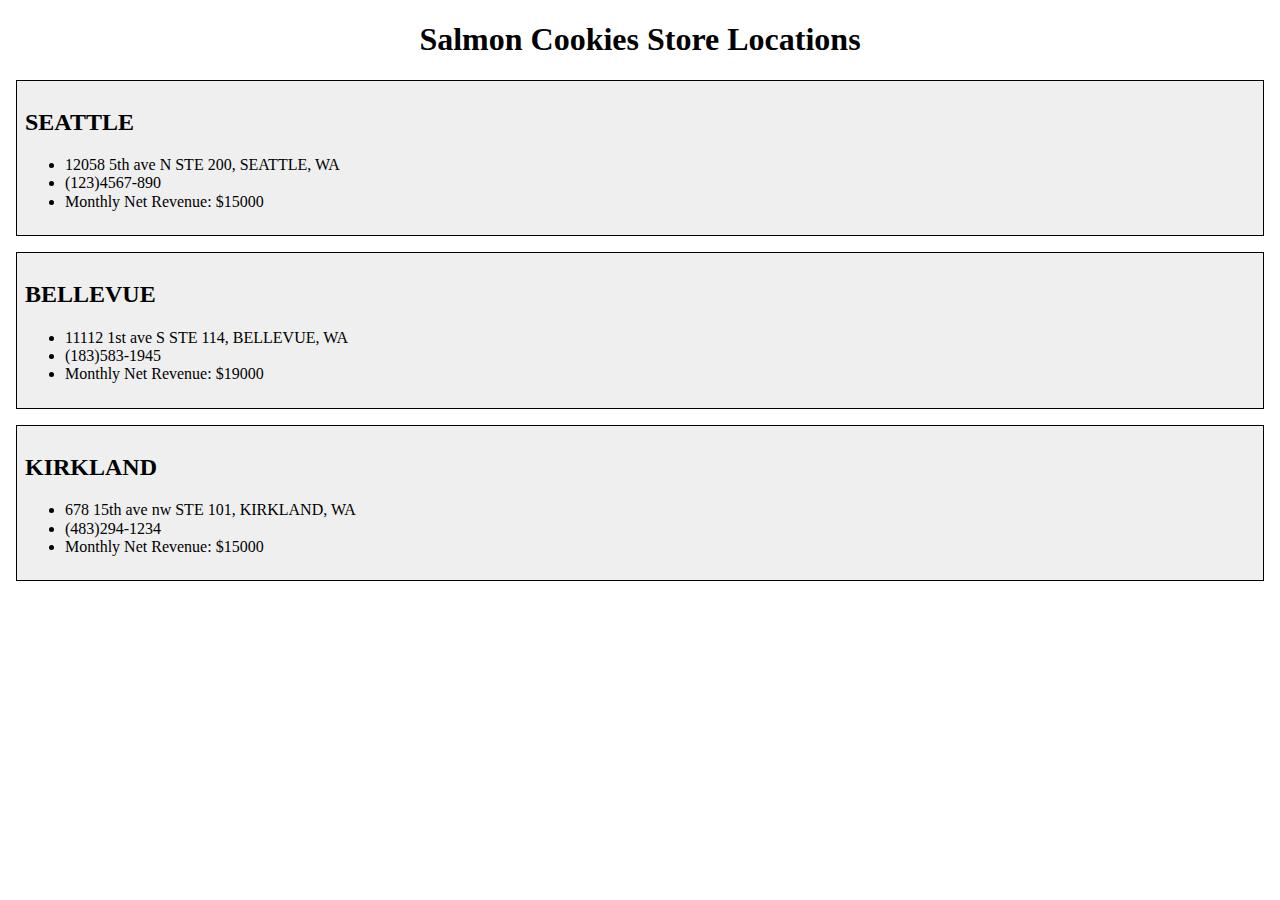
==== index.html @ 87b28513 "playing around" ====
<!DOCTYPE html>
<html>
  <head>
    <meta charset="utf-8">
    <title>Amber Kim: Cookie Stand Project</title>
    <link rel="stylesheet" type="text/css" href="css/normalize.css">
    <link rel="stylesheet" type="text/css" href="css/style.css">
  </head>
  <body>
    <header>
      <h1>Salmon Cookies Store Locations</h1>
    </header>
    <section id="stores">
    </section>
    <script type="text/javascript" src="scripts/stores.js"></script>
    <script type="text/javascript" src="scripts/app.js"></script>
  </body>
</html>
---- css/style.css ----
h1 {
  text-align: center;
}

article {
  background: #efefef;
  margin: 1em;
  padding: 0.5em;
  border: 1px solid black;
}
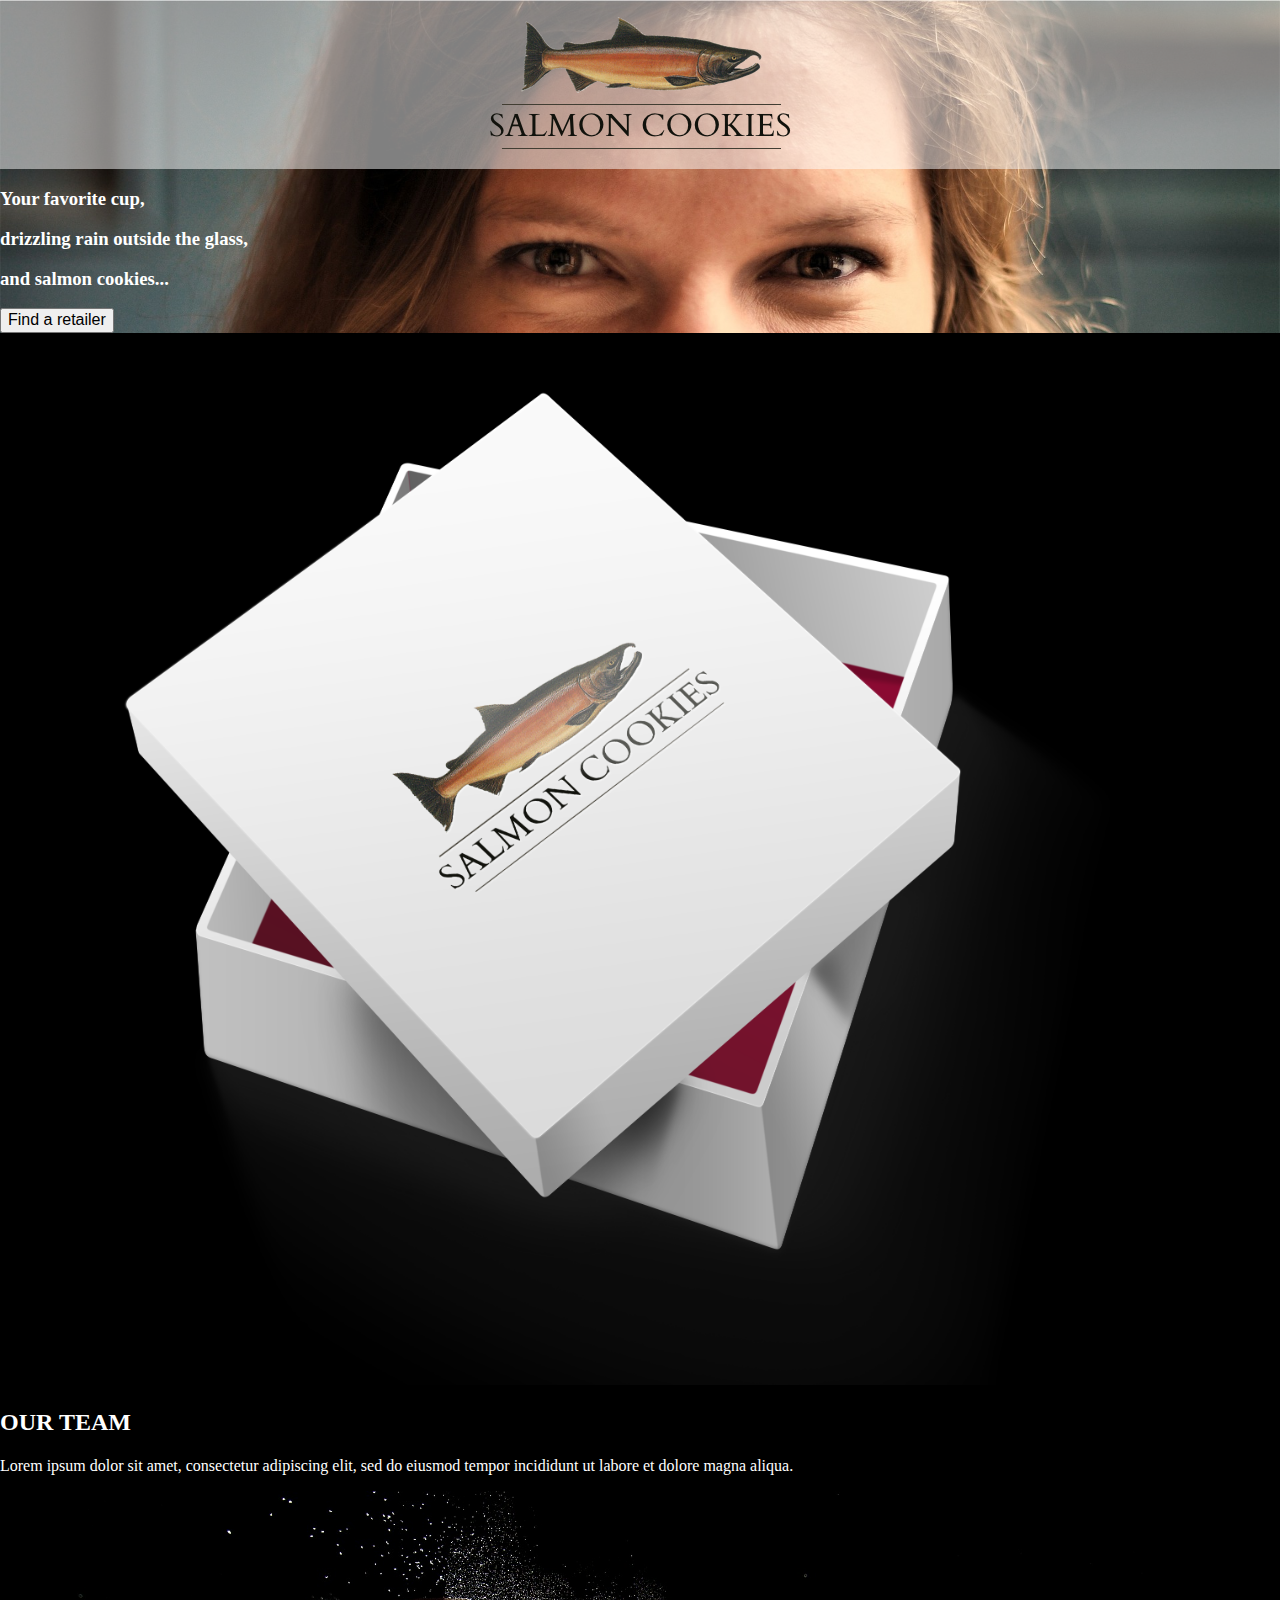
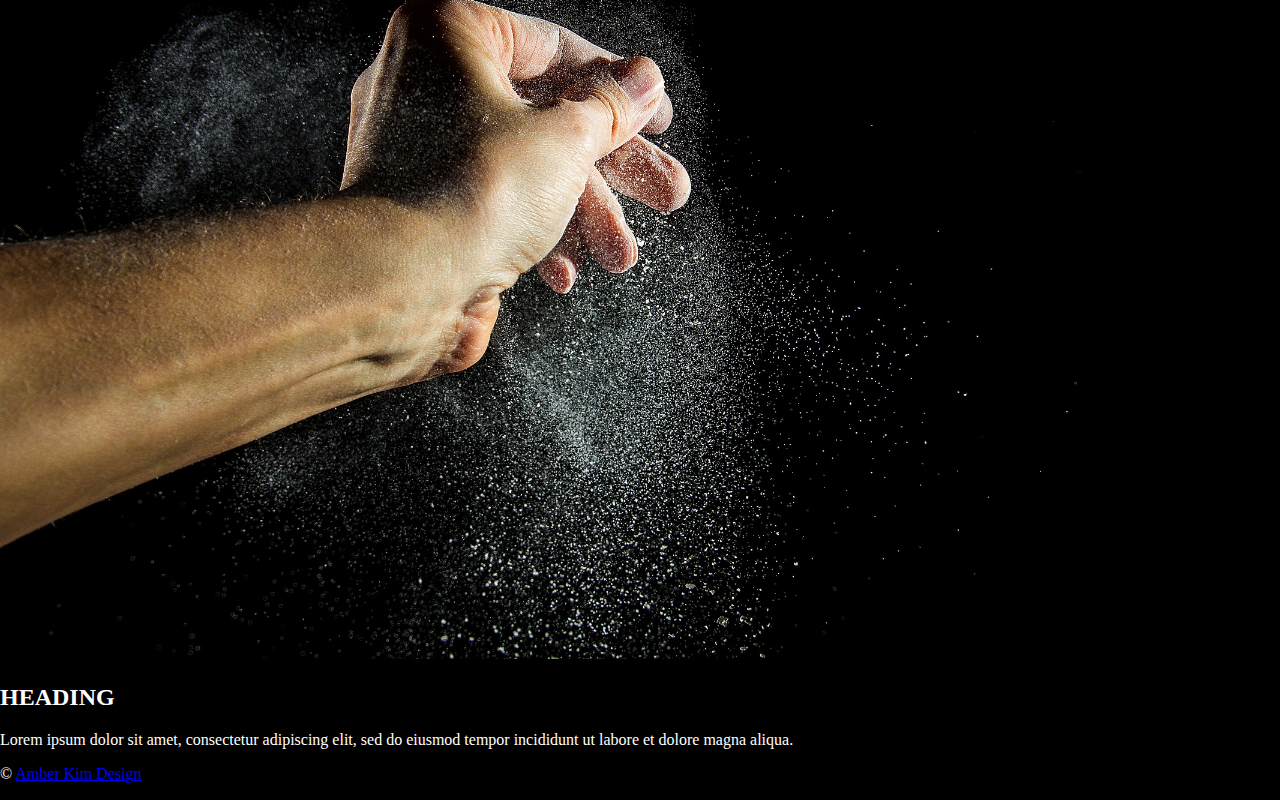
==== commit ad638de0: "start design and build phase" ====
--- a/index.html
+++ b/index.html
@@ -3,15 +3,39 @@
   <head>
     <meta charset="utf-8">
     <title>Amber Kim: Cookie Stand Project</title>
+    <link rel=icon type="image/png" href="images/salmon-cookies-favicon.png" />
     <link rel="stylesheet" type="text/css" href="css/normalize.css">
     <link rel="stylesheet" type="text/css" href="css/style.css">
   </head>
   <body>
     <header>
-      <h1>Salmon Cookies Store Locations</h1>
+      <nav>
+        <img id="logo" alt="salmon cookie logo" src="images/salmon-cookies-logo.png" />
+      </nav>
+      <h3>Your favorite cup,</h3>
+      <h3>drizzling rain outside the glass,</h3>
+      <h3>and salmon cookies...</h3>
+      <button>Find a retailer</button>
     </header>
+    <section id="section2">
+      <img class="featured-image" alt="salmon cookie gift box" src="images/salmon-cookie-gift-box.png" />
+      <article>
+        <h2>OUR TEAM</h2>
+        <p>Lorem ipsum dolor sit amet, consectetur adipiscing elit, sed do eiusmod tempor incididunt ut labore et dolore magna aliqua.</p>
+      </article>
+    </section>
+    <section id="section3">
+      <img class="featured-image" alt="hand and flour dust" src="images/flour-dust.jpg" />
+      <article>
+        <h2>HEADING</h2>
+        <p>Lorem ipsum dolor sit amet, consectetur adipiscing elit, sed do eiusmod tempor incididunt ut labore et dolore magna aliqua.</p>
+      </article>
+    </section>
     <section id="stores">
     </section>
+    <footer>
+      <p>&copy; <a href="http://amberkimdesign.com">Amber Kim Design</a></p>
+    </footer>
     <script type="text/javascript" src="scripts/stores.js"></script>
     <script type="text/javascript" src="scripts/app.js"></script>
   </body>
--- a/css/style.css
+++ b/css/style.css
@@ -1,10 +1,31 @@
-h1 {
-  text-align: center;
+body {
+  background: black;
+  color: white;
 }
 
-article {
-  background: #efefef;
-  margin: 1em;
-  padding: 0.5em;
-  border: 1px solid black;
+header {
+  background-image: url(../images/girl.jpg);
+  background-size: cover;
+  width: 100%;
+  margin: 0;
 }
+
+nav {
+  background-color: rgb(255, 255, 255);
+  background-color: rgba(255, 255, 255, 0.5);
+}
+
+.featured-image {
+  width: 90%;
+}
+
+#section1 {
+
+  background-size: cover;
+}
+
+#logo {
+  display: block;
+  margin: 0 auto;
+  background: none;
+}
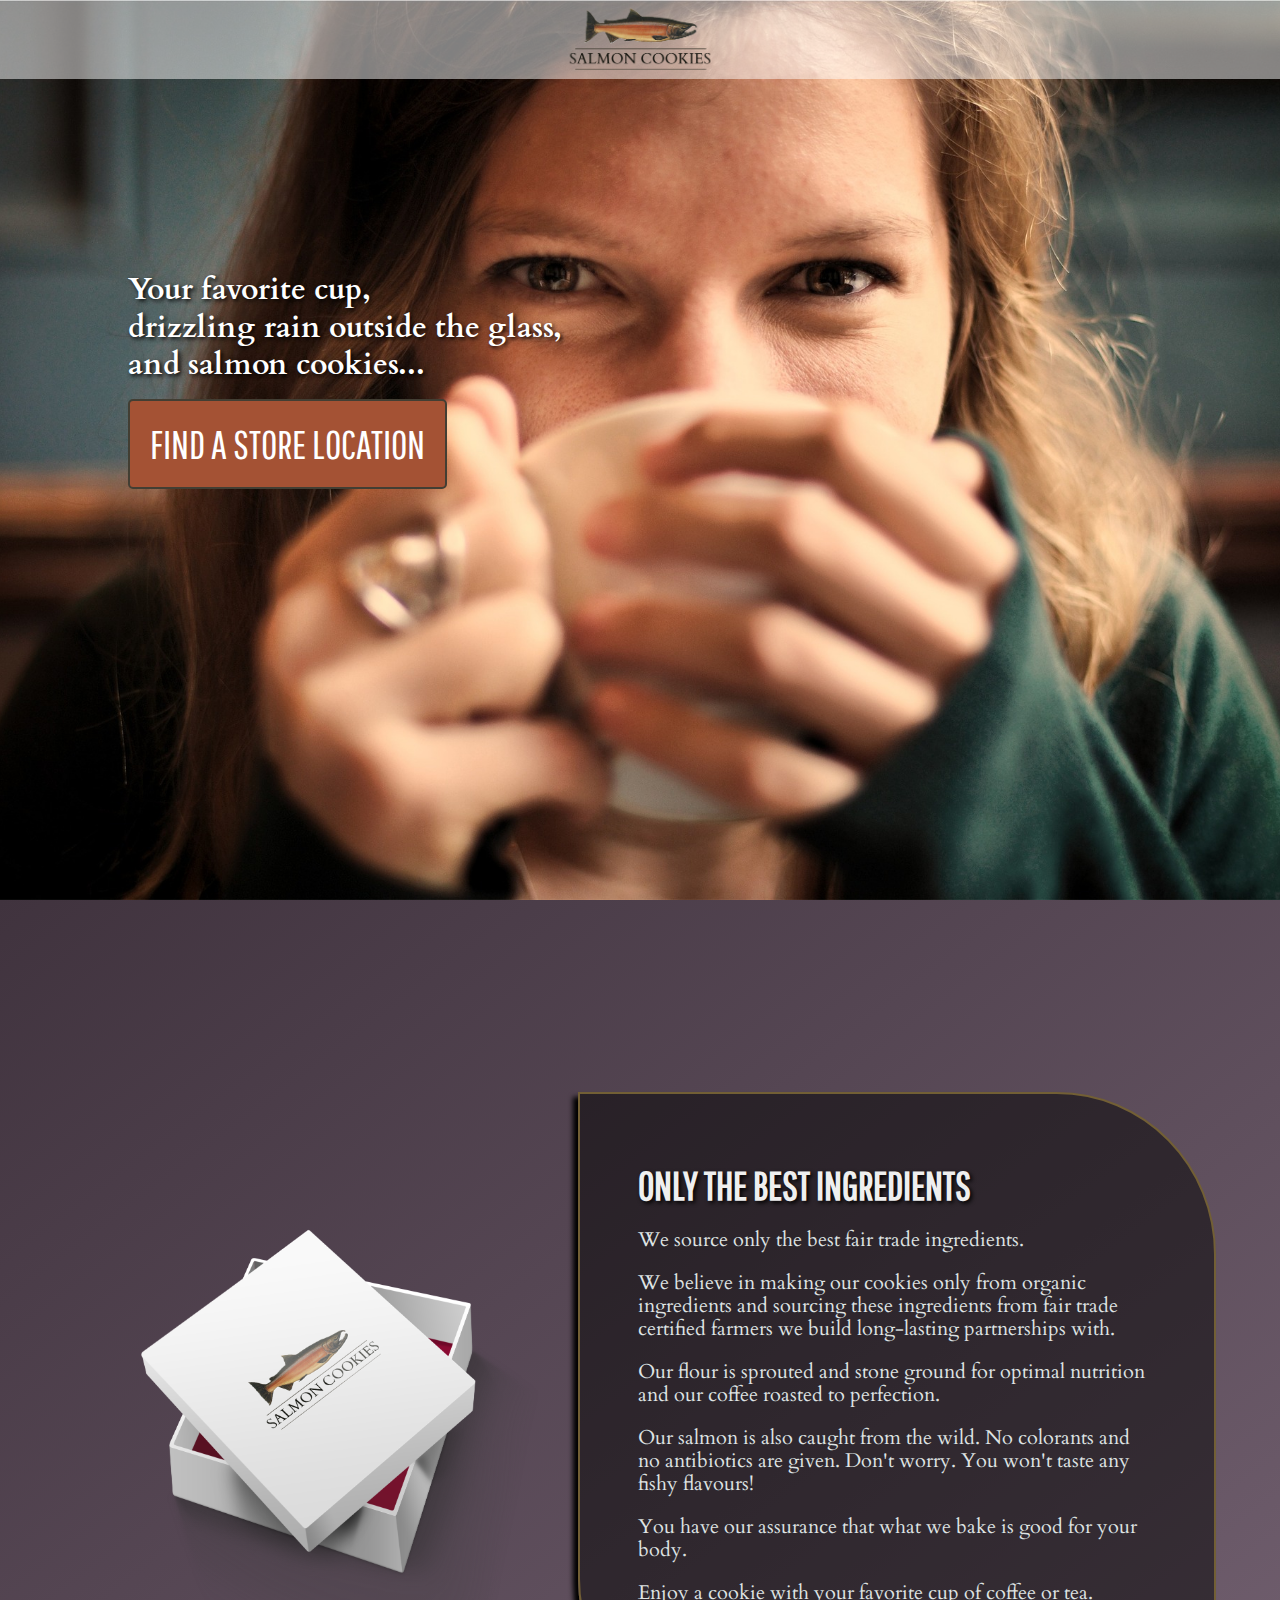
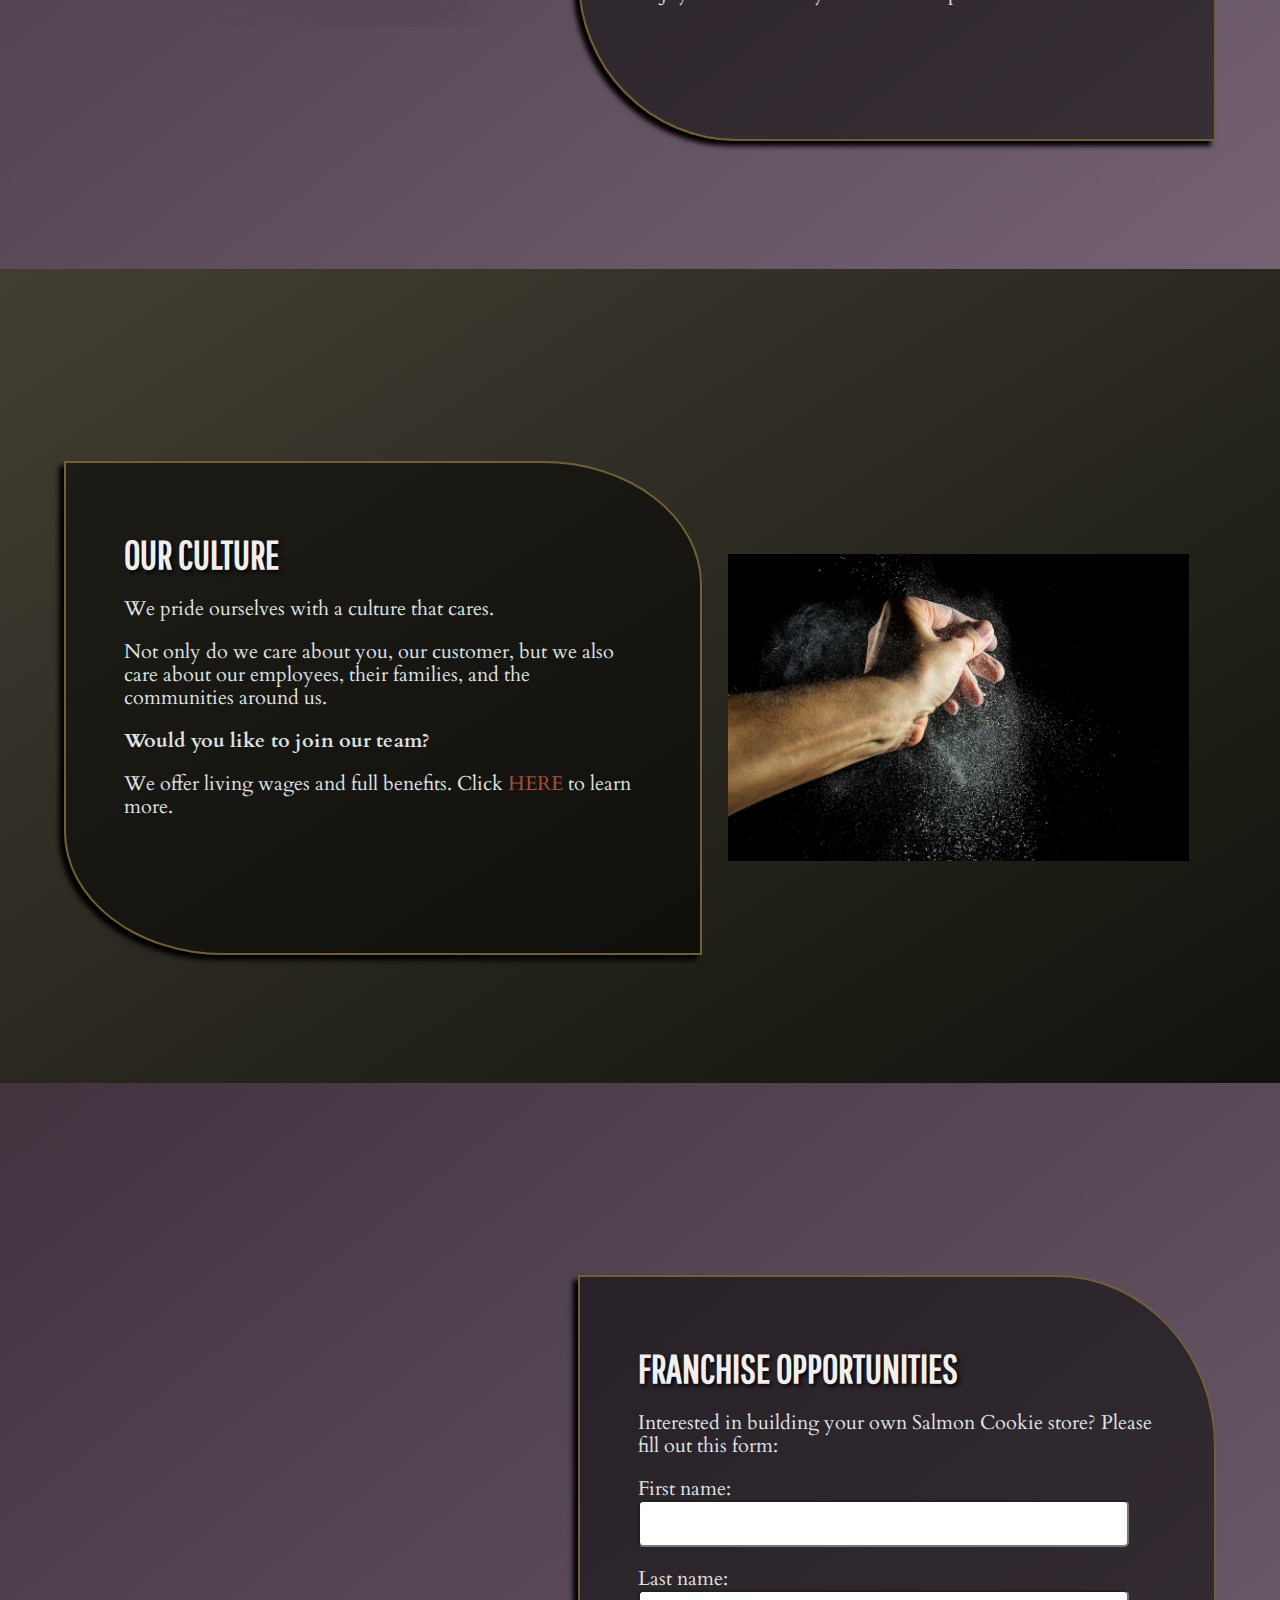
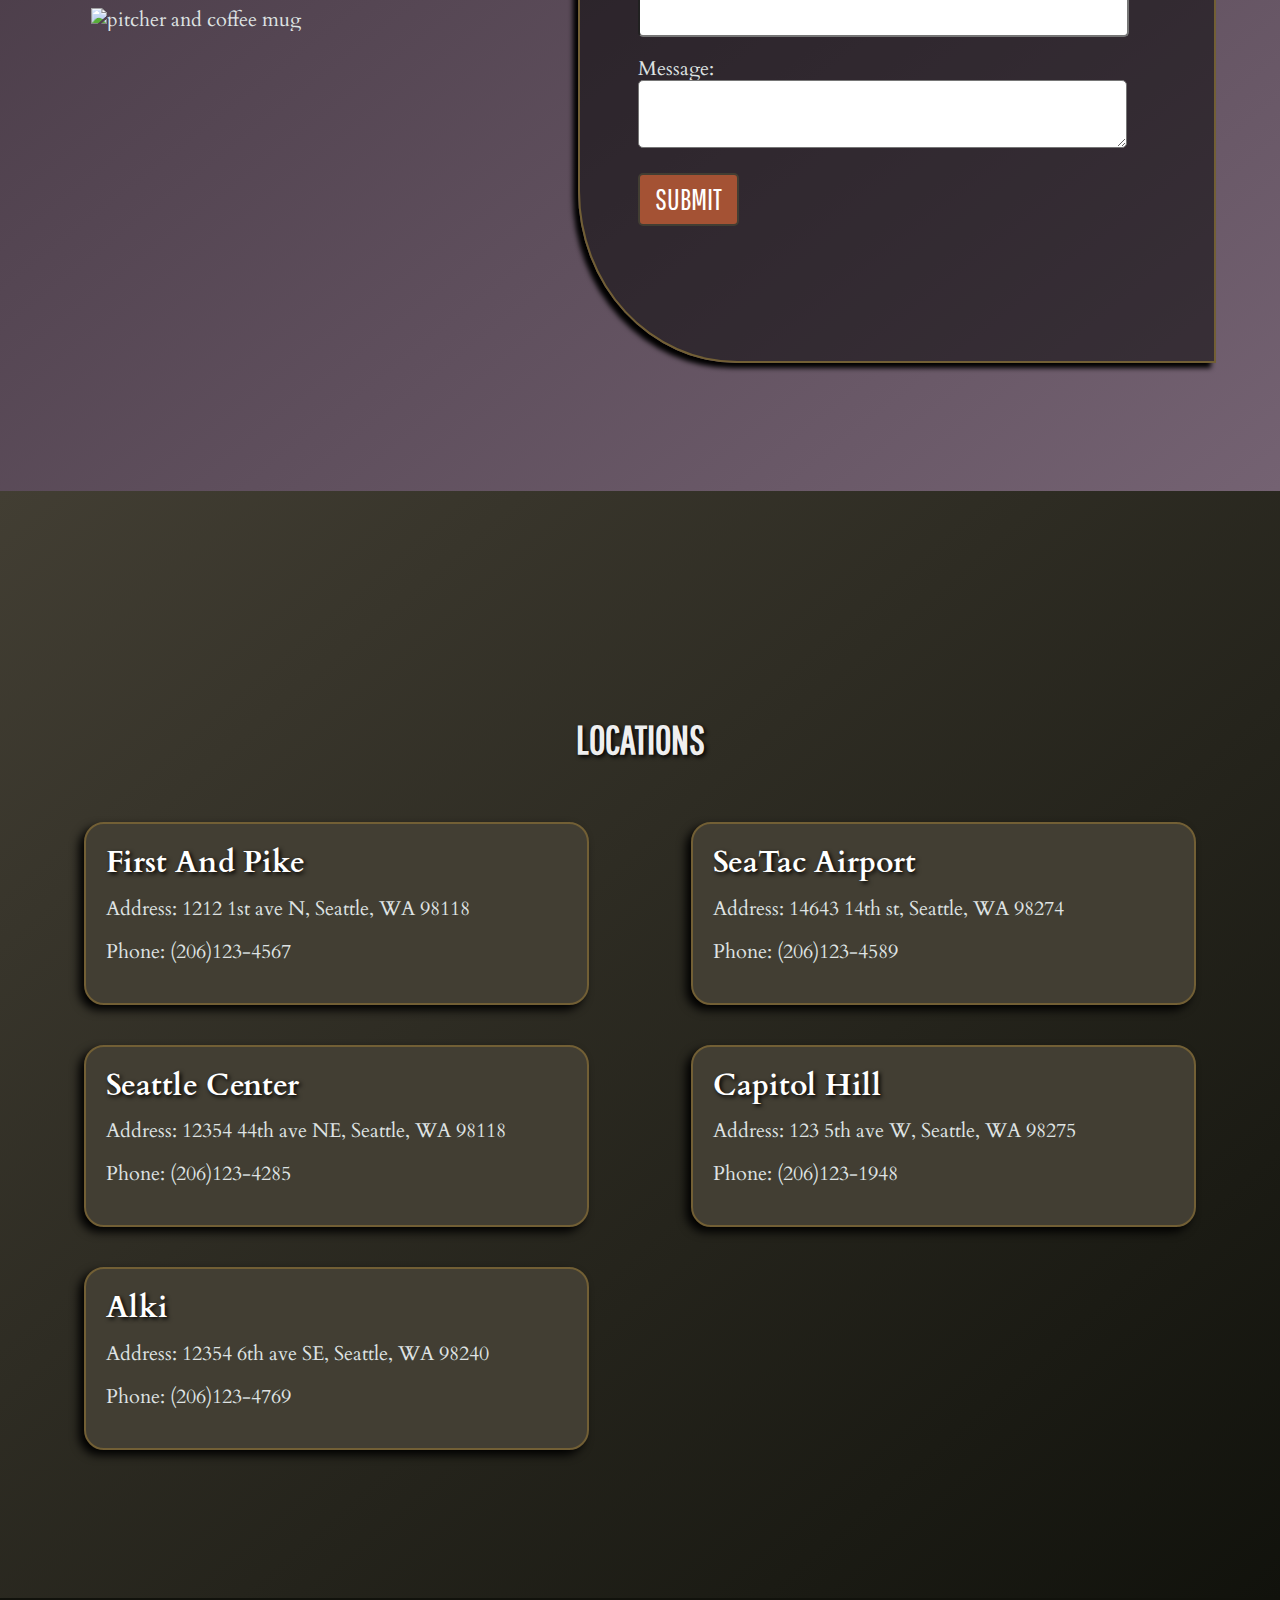
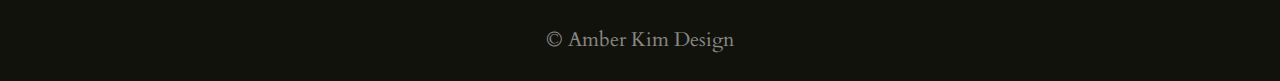
==== commit 42c6beba: "Merge pull request #3 from amgranad/day5-small-changes" ====
--- a/index.html
+++ b/index.html
@@ -5,6 +5,7 @@
     <title>Amber Kim: Cookie Stand Project</title>
     <link rel=icon type="image/png" href="images/salmon-cookies-favicon.png" />
     <link rel="stylesheet" type="text/css" href="css/normalize.css">
+    <link href="https://fonts.googleapis.com/css?family=Cardo|Pathway+Gothic+One" rel="stylesheet">
     <link rel="stylesheet" type="text/css" href="css/style.css">
   </head>
   <body>
@@ -12,31 +13,60 @@
       <nav>
         <img id="logo" alt="salmon cookie logo" src="images/salmon-cookies-logo.png" />
       </nav>
-      <h3>Your favorite cup,</h3>
-      <h3>drizzling rain outside the glass,</h3>
-      <h3>and salmon cookies...</h3>
-      <button>Find a retailer</button>
+      <section id="header-cta">
+        <h3>Your favorite cup,</h3>
+        <h3>drizzling rain outside the glass,</h3>
+        <h3>and salmon cookies...</h3>
+        <a href="#stores"><button>Find a store location</button></a>
+      </section>
     </header>
-    <section id="section2">
-      <img class="featured-image" alt="salmon cookie gift box" src="images/salmon-cookie-gift-box.png" />
-      <article>
-        <h2>OUR TEAM</h2>
-        <p>Lorem ipsum dolor sit amet, consectetur adipiscing elit, sed do eiusmod tempor incididunt ut labore et dolore magna aliqua.</p>
+    <section id="promise" class="row sectionPurple">
+      <img class="featured-image column" alt="salmon cookie gift box" src="images/salmon-cookie-gift-box.png" />
+      <article class="column">
+        <h2>Only the best ingredients</h2>
+        <p>We source only the best fair trade ingredients.</p>
+        <p>We believe in making our cookies only from organic ingredients and sourcing these ingredients from fair trade certified farmers we build long-lasting partnerships with.</p>
+        <p>Our flour is sprouted and stone ground for optimal nutrition and our coffee roasted to perfection.</p>
+        <p>Our salmon is also caught from the wild. No colorants and no antibiotics are given. Don't worry. You won't taste any fishy flavours!</p>
+        <p>You have our assurance that what we bake is good for your body.</p>
+        <p>Enjoy a cookie with your favorite cup of coffee or tea.</p>
       </article>
     </section>
-    <section id="section3">
+    <section id="culture" class="row sectionGreen">
       <img class="featured-image" alt="hand and flour dust" src="images/flour-dust.jpg" />
       <article>
-        <h2>HEADING</h2>
-        <p>Lorem ipsum dolor sit amet, consectetur adipiscing elit, sed do eiusmod tempor incididunt ut labore et dolore magna aliqua.</p>
+        <h2>Our Culture</h2>
+        <p>We pride ourselves with a culture that cares.</p>
+        <p>Not only do we care about you, our customer, but we also care about our employees, their families, and the communities around us.</p>
+        <p><strong>Would you like to join our team?</strong></p>
+        <p>We offer living wages and full benefits. Click <a href="#">HERE</a> to learn more.</p>
       </article>
     </section>
-    <section id="stores">
+    <section id="franchise" class="row sectionPurple">
+      <img class="featured-image" alt="pitcher and coffee mug" src="images/morning-coffee.jpg" />
+      <article class="column">
+        <h2>Franchise Opportunities</h2>
+        <p>Interested in building your own Salmon Cookie store? Please fill out this form:</p>
+        <form action="#" method="get">
+          <label>First name:</label><br>
+          <input type="text" name="fname"><br>
+          <label>Last name:</label><br>
+          <input type="text" name="lname"><br>
+          <label>Message:</label><br>
+          <textarea name="message" name="message"></textarea><br>
+          <input type="submit" value="Submit" class="button">
+        </form>
+      </article>
+    </section>
+    <section id="locations" class="sectionGreen">
+      <h2>Locations</h2>
+      <div id="stores" class="row">
+      </div>
     </section>
     <footer>
       <p>&copy; <a href="http://amberkimdesign.com">Amber Kim Design</a></p>
     </footer>
     <script type="text/javascript" src="scripts/stores.js"></script>
-    <script type="text/javascript" src="scripts/app.js"></script>
+    <script type="text/javascript" src="scripts/locations.js"></script>
   </body>
 </html>
--- a/css/style.css
+++ b/css/style.css
@@ -1,11 +1,14 @@
 body {
   background: black;
-  color: white;
+  color: #dfe3e3;
+  font-family: 'Cardo', serif;
+  font-size: 30px;
 }
 
 header {
   background-image: url(../images/girl.jpg);
   background-size: cover;
+  background-position: center;
   width: 100%;
   margin: 0;
 }
@@ -13,15 +16,186 @@
 nav {
   background-color: rgb(255, 255, 255);
   background-color: rgba(255, 255, 255, 0.5);
+  position: fixed;
+  width: 100%;
+  overflow: hidden;
+  top: 0;
+}
+
+h1, h2 {
+  font-family: 'Pathway Gothic One', sans-serif;
+  text-shadow: 2px 2px 4px black;
+  color: #efefef;
+}
+
+h1 {
+  font-size: 3em;
+  padding: 30%;
+  text-align: center;
+  background: rgba(0, 0, 0, 0.5);
+}
+
+h2 {
+  font-size: 3em;
+  text-transform: uppercase;
+  margin-bottom: 0;
+}
+
+h3 {
+  font-size: 1.5em;
+  text-shadow: 2px 2px 4px black;
+  color: white;
+  line-height: 0.5em;
+}
+
+article {
+  border: solid 2px #725f35;
+  border-top-right-radius: 25%;
+  border-bottom-left-radius: 25%;
+  padding: 3% 5% 10% 5%;
+  background-color: rgba(0, 0, 0, 0.5);
+  box-shadow: -5px 5px 5px black;
+}
+
+button, .button {
+  background-color: #a45234;
+  transition: all 0.5s ease;
+  padding: 0.5em;
+  border: solid 2px #423e33;
+  font-family: 'Pathway Gothic One', sans-serif;
+  text-transform: uppercase;
+  color: white;
+  font-size: 2em;
+  border-radius: 5px;
+}
+
+.button {
+  padding: 0.25em 0.5em;
+  font-size: 1.5em;
+  width: auto;
+}
+
+button:hover, .button:hover {
+  background: #725f35;
+}
+
+a:link {
+  color: #a45234;
+  text-decoration: none;
+}
+
+table {
+  margin-bottom: 3em;
+  empty-cells: hide;
+  border-spacing: 3px;
+}
+
+td {
+  border: 1px solid #a8a8a8;
+}
+
+td {
+  padding: 0.5em;
+}
+
+thead {
+  background-color: #11120c;
+}
+
+tr:nth-child(even){
+  background-color: #3a3039;
+}
+
+tr:hover {
+  background-color: #262026;
+}
+
+tfoot tr {
+  background-color: #11120c;
+}
+
+footer {
+  background-color: #11120c;
+  padding: 1em;
+  text-align: center;
+  color: rgba(255, 255, 255, 0.5);
+}
+
+footer a:link, footer a:visited {
+  color: rgba(255, 255, 255, 0.5);
+  text-decoration: none;
+}
+
+footer a:hover, footer a:active {
+  color: #efefef;
+}
+
+input, textarea {
+  margin-bottom: 20px;
+  width: 90%;
+  padding: 0.5em;
+  border-radius: 5px;
 }
 
 .featured-image {
-  width: 90%;
-}
-
-#section1 {
-
-  background-size: cover;
+  width: 100%;
+  height: 100%;
+}
+
+.row {
+  display: flex;
+  flex-grow: 1;
+  flex-wrap: wrap;
+  justify-content: space-around;
+}
+
+.column {
+  flex-direction: column;
+}
+
+.store {
+  border: solid 2px #725f35;
+  border-radius: 1em;
+  padding: 0.25em 1em 1em;
+  margin: 1em;
+  box-shadow: -5px 5px 10px black;
+  background-color: #423e33;
+  width: 100%;
+}
+
+.sectionPurple, .sectionGreen {
+  padding: 15% 5% 10%;
+  height: auto;
+}
+
+.sectionPurple, #report {
+  background: #40333e;
+  background: -webkit-linear-gradient(left top, #40333e, #746272); /* For Safari 5.1 to 6.0 */
+  background: -o-linear-gradient(bottom right, #40333e, #746272); /* For Opera 11.1 to 12.0 */
+  background: -moz-linear-gradient(bottom right, #40333e, #746272); /* For Firefox 3.6 to 15 */
+  background: linear-gradient(to bottom right, #40333e, #746272); /* Standard syntax */
+}
+
+.sectionGreen {
+  background: #40333e;
+  background: -webkit-linear-gradient(left top, #423E33, #11120C); /* For Safari 5.1 to 6.0 */
+  background: -o-linear-gradient(bottom right, #423E33, #11120C); /* For Opera 11.1 to 12.0 */
+  background: -moz-linear-gradient(bottom right, #423E33, #11120C); /* For Firefox 3.6 to 15 */
+  background: linear-gradient(to bottom right, #423E33, #11120C); /* Standard syntax */
+}
+
+#report h3 {
+  text-shadow: none;
+}
+
+#logo {
+  width: 250px;
+}
+
+#header-cta {
+  padding-top: 60%;
+  padding-left: 10%;
+  height: 65vh;
 }
 
 #logo {
@@ -29,3 +203,84 @@
   margin: 0 auto;
   background: none;
 }
+
+#locations h2 {
+  text-align: center;
+  padding-bottom: 1em;
+}
+
+#stores {
+  justify-content: space-between;
+}
+
+/**********PHONE LANDSCAPE*************/
+@media screen and (orientation: landscape) {
+  body {
+    font-size: 24px;
+  }
+  header {
+    height: 100vh;
+  }
+  h3 {
+    line-height: 0.25em;
+  }
+  footer{
+    padding: 0.5em;
+  }
+  .featured-image {
+    width: 100%;
+    height: 50%;
+    margin: auto;
+  }
+  .store, .sales {
+    width: 40%;
+  }
+
+  #logo {
+    width: 150px;
+  }
+  #sectionPurple, #sectionGreen {
+    padding: 10% 5%;
+    height: auto;
+  }
+}
+/**********TABLET*************/
+@media screen and (min-width: 750px) {
+  #sectionPurple, #sectionGreen {
+    height: auto;
+  }
+}
+
+/**********TABLET LANDSCAPE*************/
+@media screen and (min-width: 750px) and (orientation: landscape){
+#header-cta {
+  padding-top: 20%;
+}
+
+/**********DESKTOP*************/
+@media screen and (min-width: 1000px) {
+  body{
+    font-size: 20px;
+  }
+  h2 {
+    font-size: 2em;
+  }
+  article {
+    width: 45%;
+  }
+  .featured-image {
+    width: 40%;
+  }
+  .sales {
+    width: 30%;
+  }
+  .sectionGreen {
+    flex-direction: row-reverse;
+  }
+  #logo {
+    width: 150px;
+  }
+  #header-cta {
+    padding-top: 20%;
+  }
+}
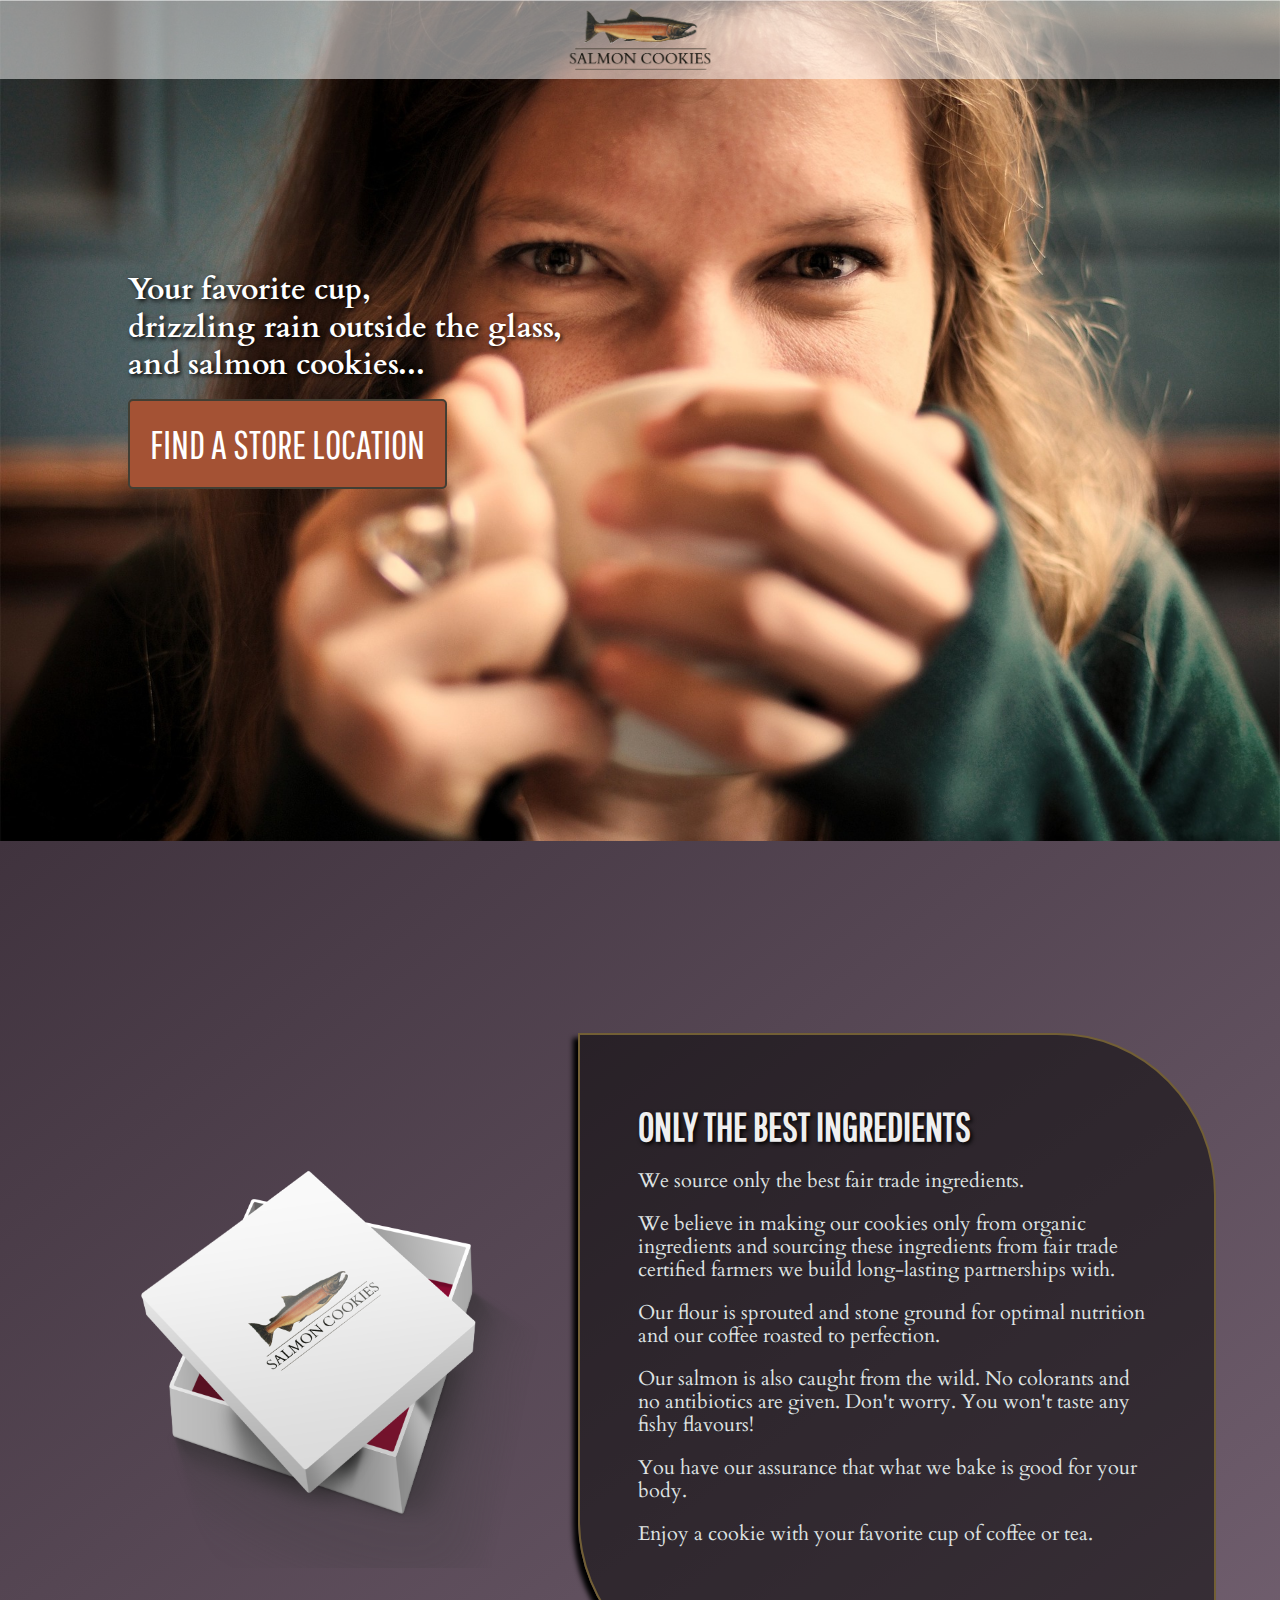
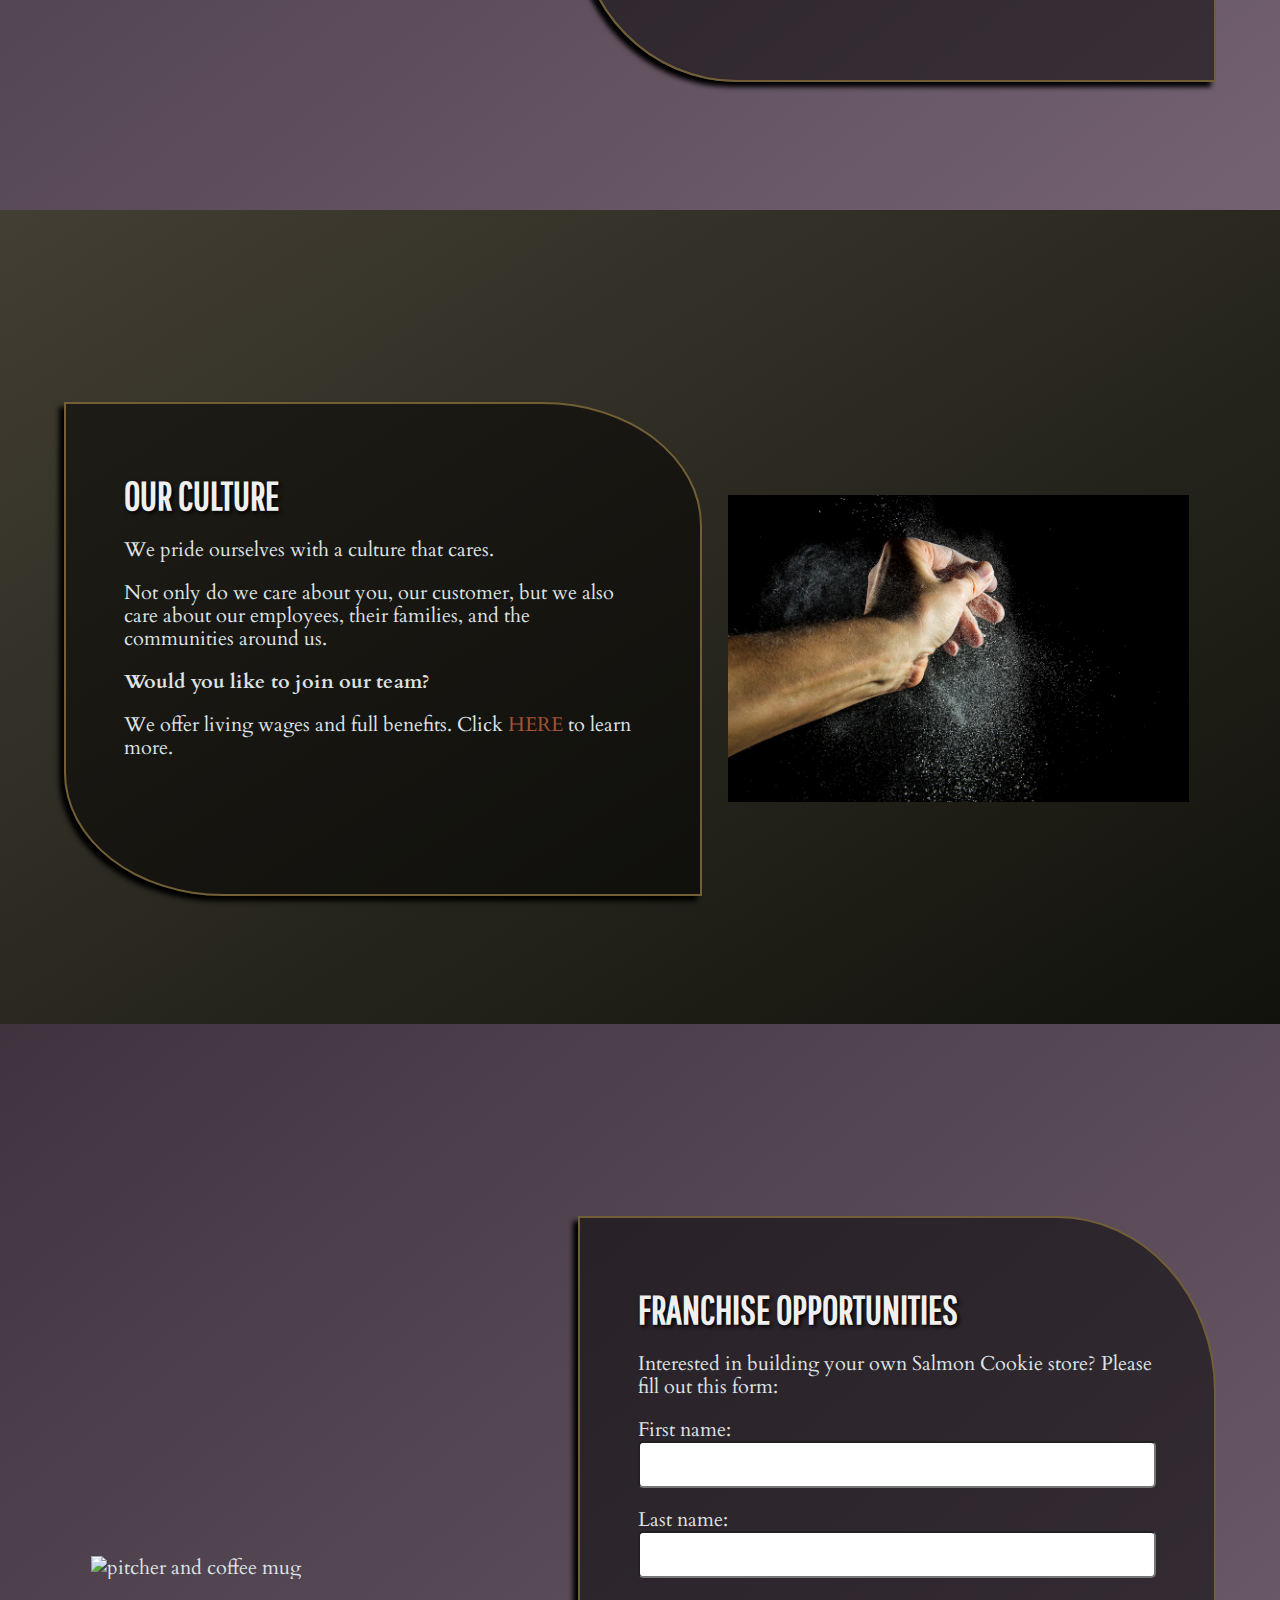
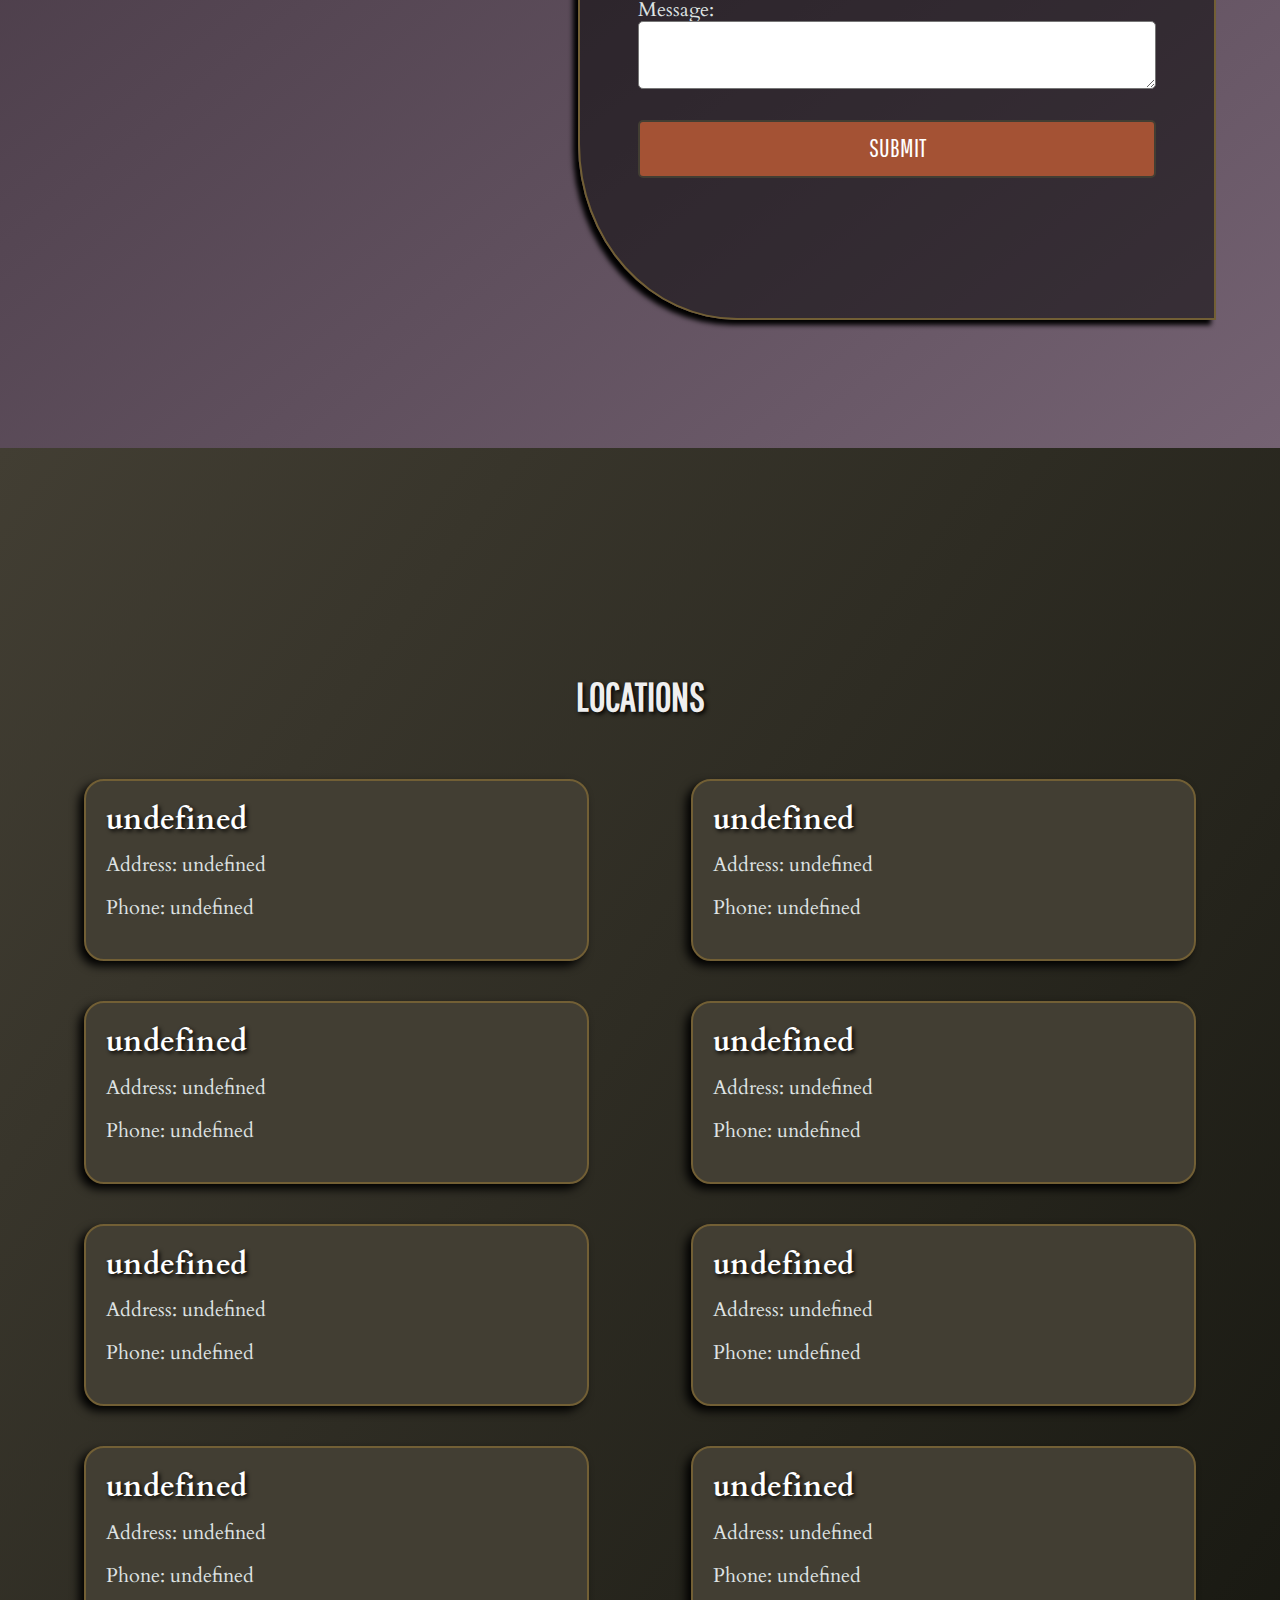
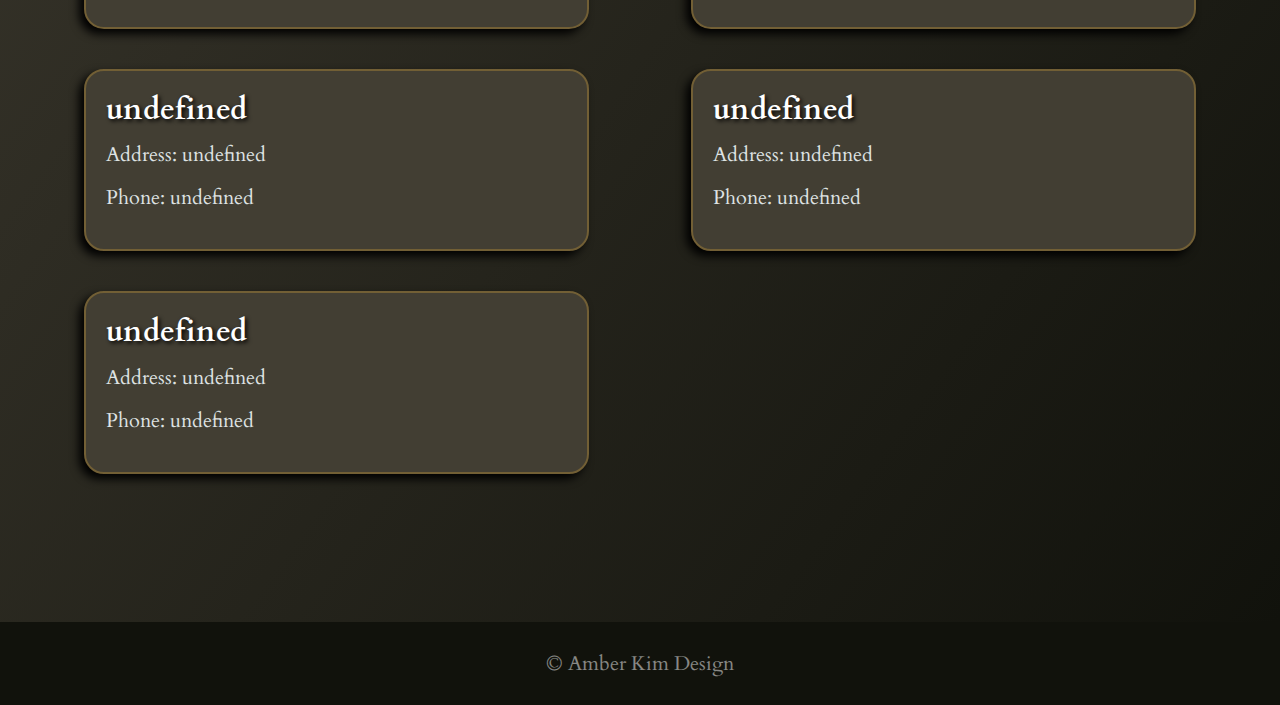
==== commit f806b0a8: "rearrange code, cleanup and optimize for lab 8" ====
--- a/index.html
+++ b/index.html
@@ -54,7 +54,7 @@
           <input type="text" name="lname"><br>
           <label>Message:</label><br>
           <textarea name="message" name="message"></textarea><br>
-          <input type="submit" value="Submit" class="button">
+          <button type="submit" value="submit" class="formButton">Submit</button>
         </form>
       </article>
     </section>
--- a/css/style.css
+++ b/css/style.css
@@ -8,7 +8,7 @@
 header {
   background-image: url(../images/girl.jpg);
   background-size: cover;
-  background-position: center;
+  background-position: center top;
   width: 100%;
   margin: 0;
 }
@@ -33,6 +33,12 @@
   padding: 30%;
   text-align: center;
   background: rgba(0, 0, 0, 0.5);
+}
+
+.sHeader {
+  padding-top: 20%;
+  padding-bottom: 10%;
+  margin: 0;
 }
 
 h2 {
@@ -69,12 +75,6 @@
   border-radius: 5px;
 }
 
-.button {
-  padding: 0.25em 0.5em;
-  font-size: 1.5em;
-  width: auto;
-}
-
 button:hover, .button:hover {
   background: #725f35;
 }
@@ -130,11 +130,29 @@
   color: #efefef;
 }
 
+fieldset {
+  padding: 1em 1.5em;
+}
+
+legend {
+  font-family: 'Pathway Gothic One', sans-serif;
+  font-size: 1.5em;
+  text-transform: uppercase;
+}
+
 input, textarea {
   margin-bottom: 20px;
-  width: 90%;
+  width: 100%;
   padding: 0.5em;
   border-radius: 5px;
+  box-sizing: border-box;
+}
+
+.formButton {
+  font-size: 1.25em;
+  width: 100%;
+  margin-top: 0.25em;
+  margin-bottom: 1em;
 }
 
 .featured-image {
@@ -218,13 +236,10 @@
   body {
     font-size: 24px;
   }
-  header {
-    height: 100vh;
-  }
   h3 {
     line-height: 0.25em;
   }
-  footer{
+  footer {
     padding: 0.5em;
   }
   .featured-image {
@@ -268,6 +283,13 @@
   article {
     width: 45%;
   }
+  legend {
+    font-size: 2em;
+  }
+  #store-info {
+    width: 50%;
+    margin: auto;
+  }
   .featured-image {
     width: 40%;
   }
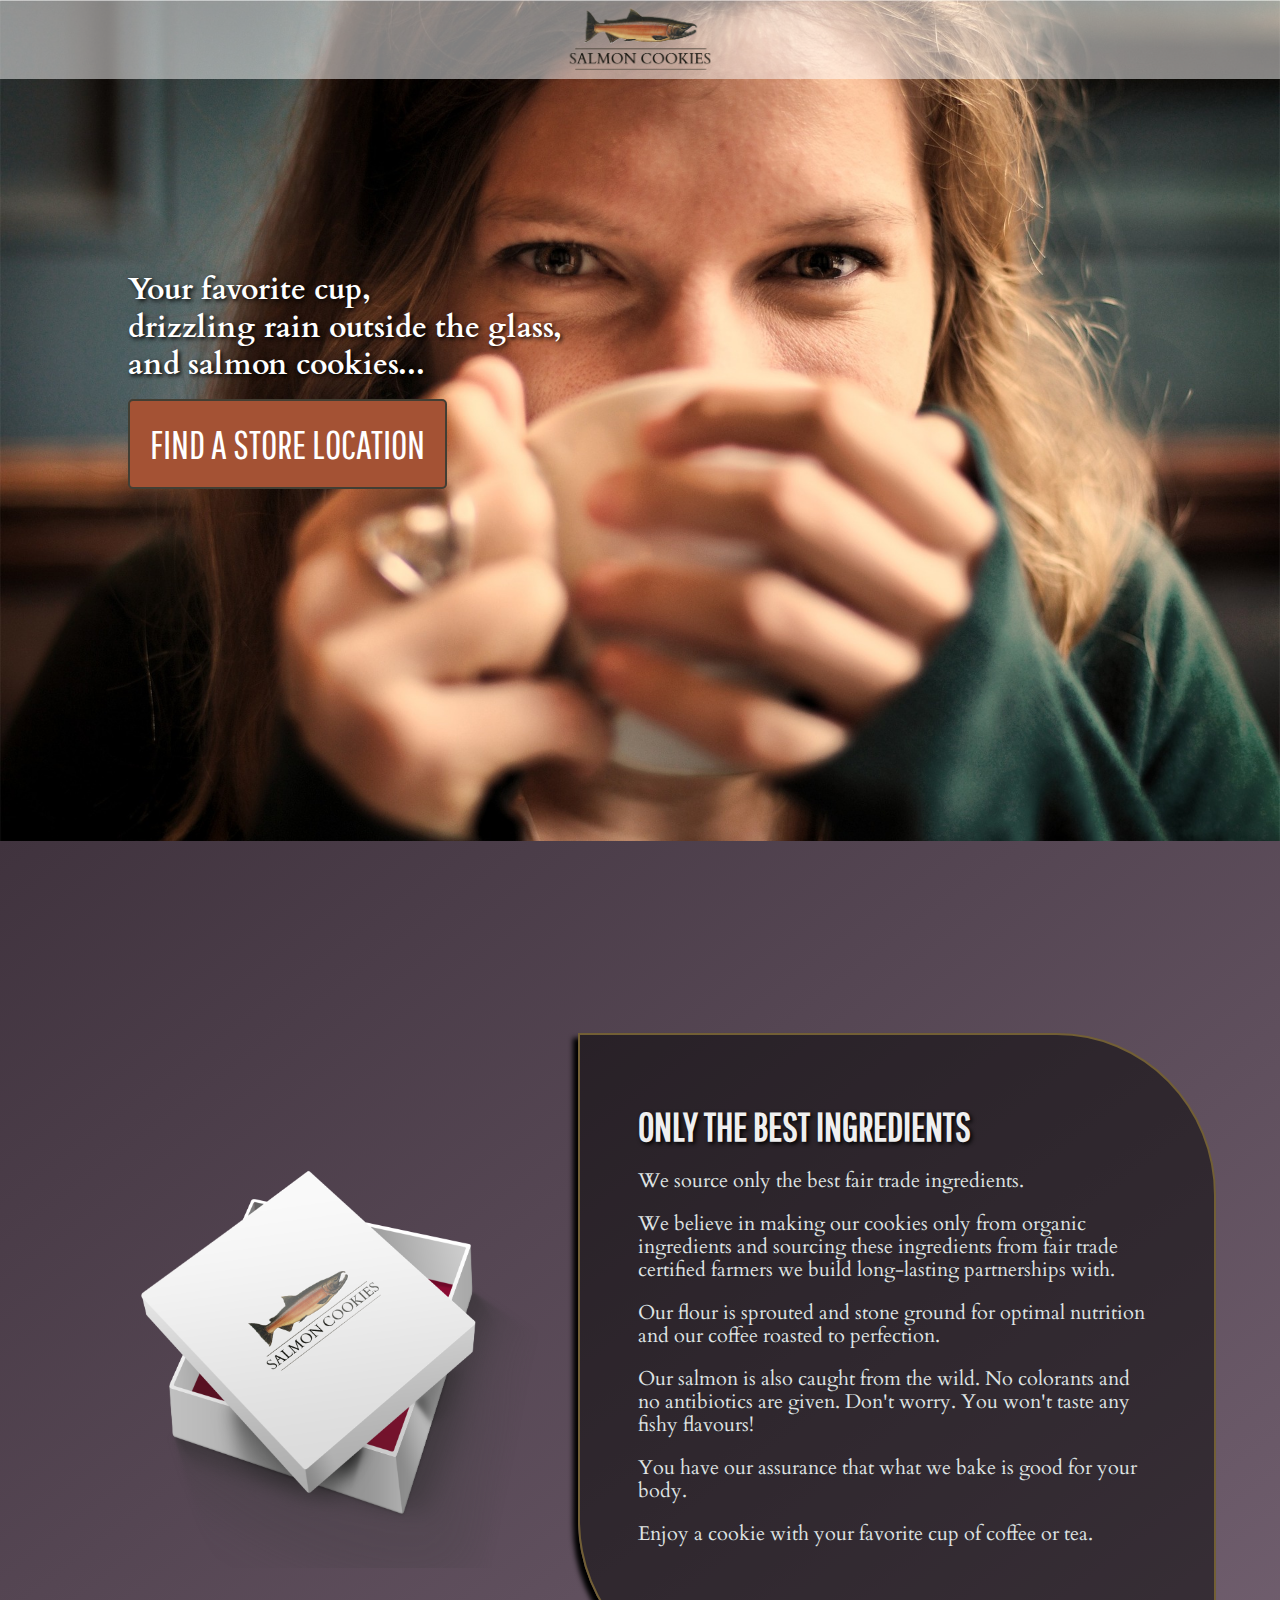
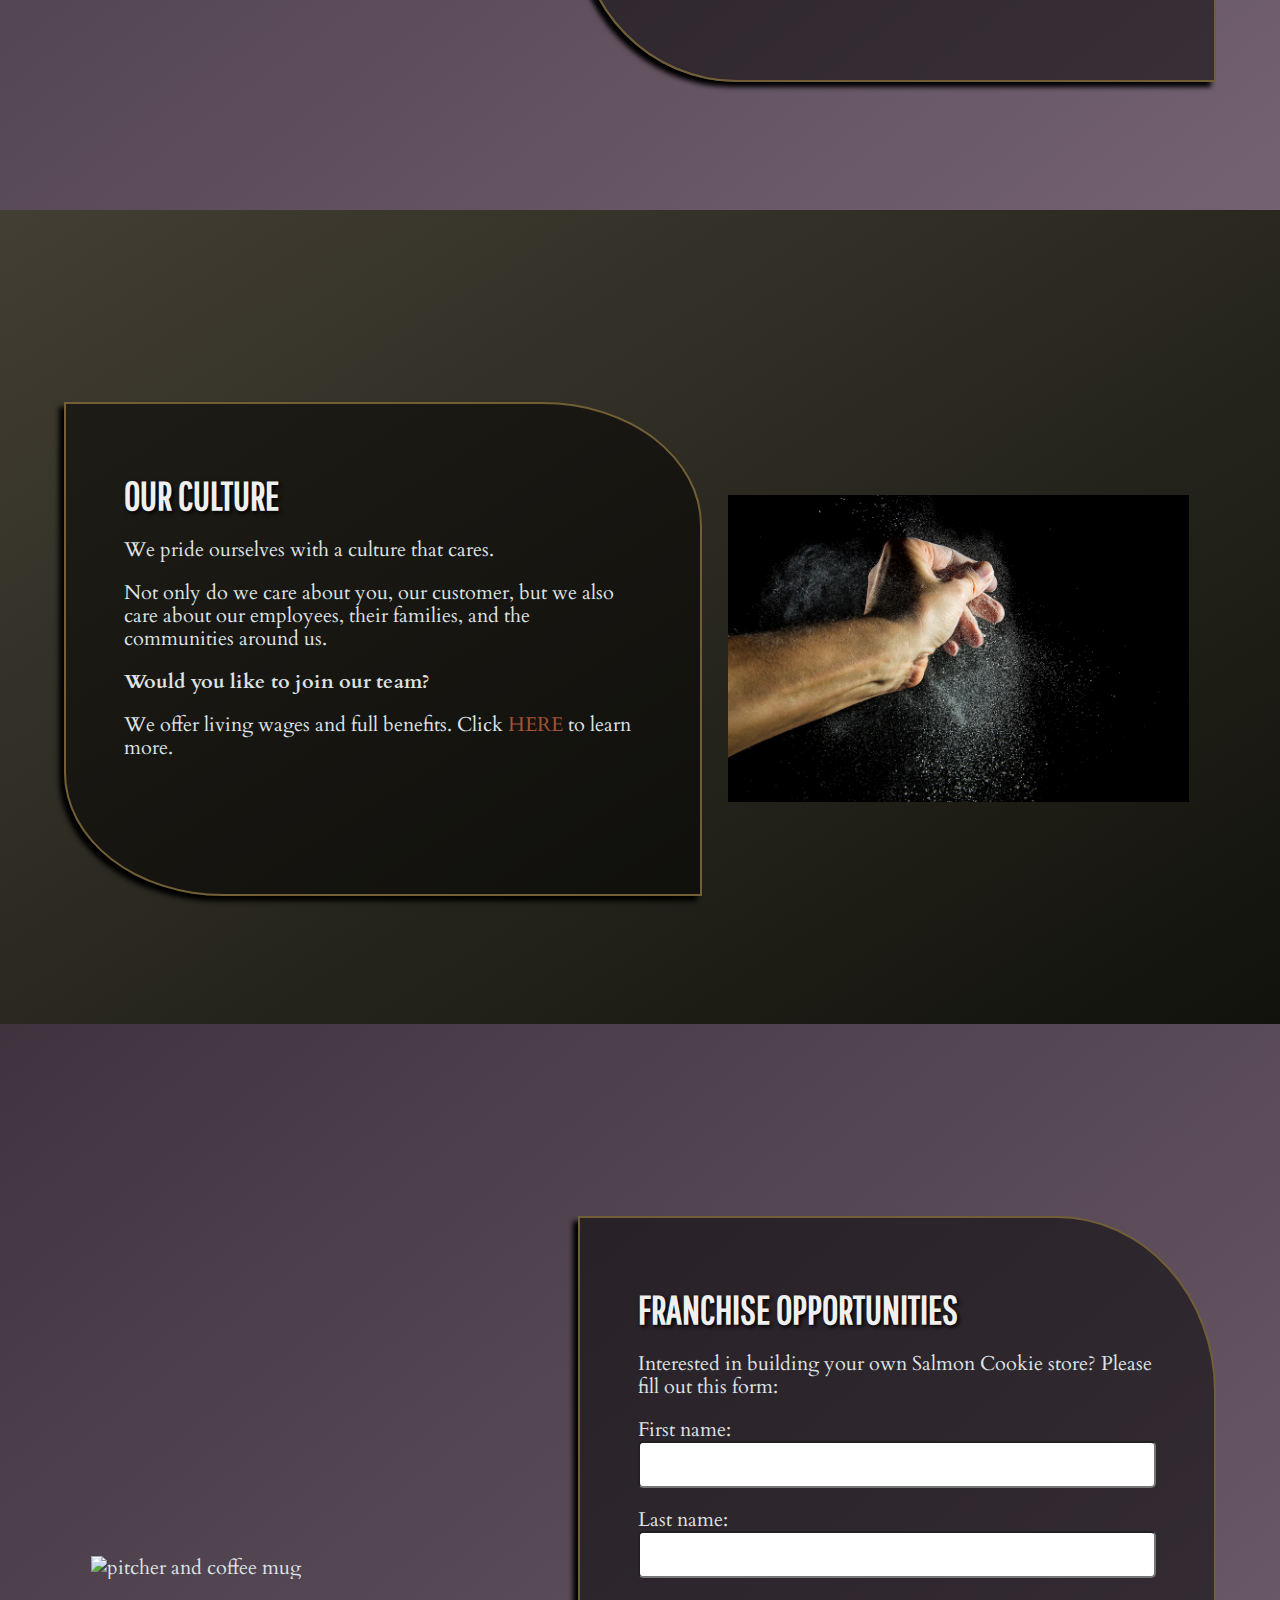
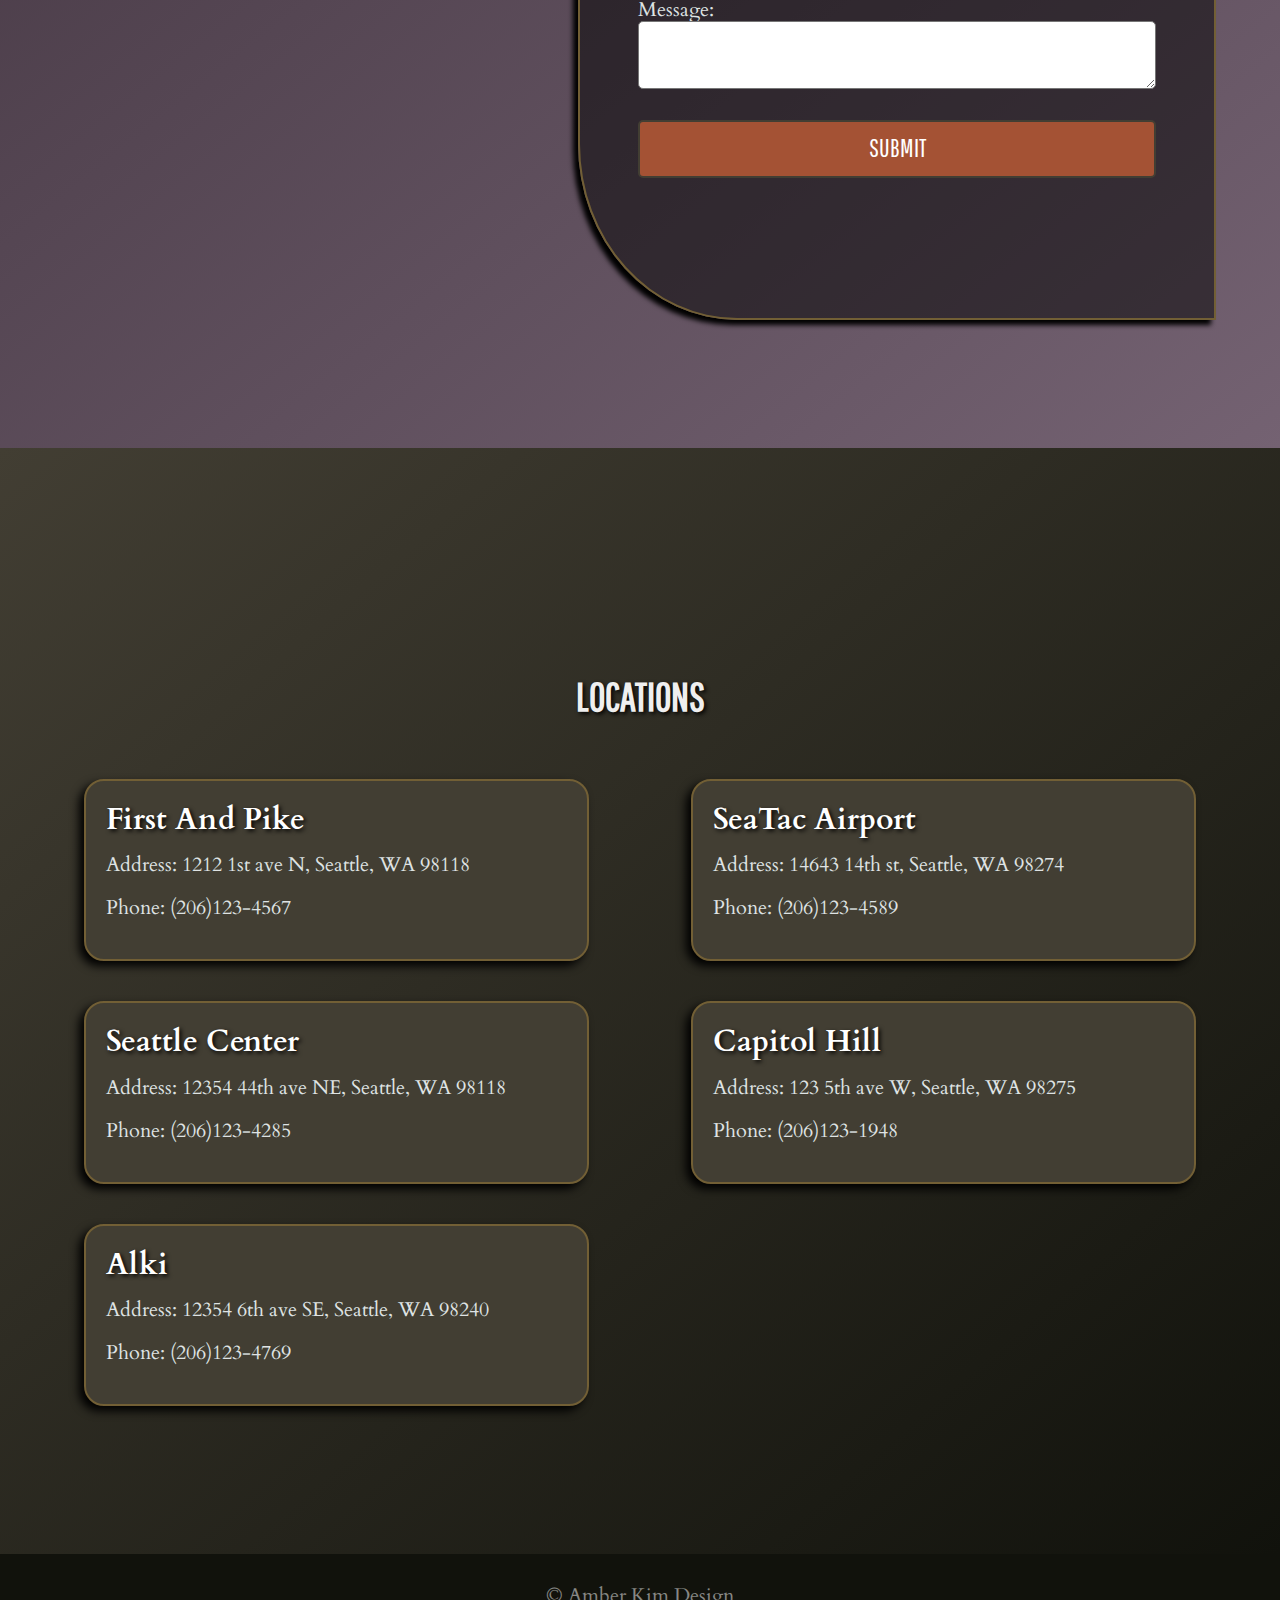
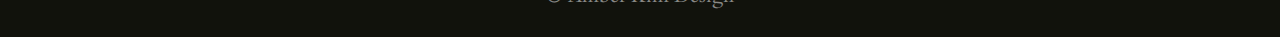
==== commit e75f9c87: "fixed index.html store info" ====
--- a/index.html
+++ b/index.html
@@ -66,7 +66,7 @@
     <footer>
       <p>&copy; <a href="http://amberkimdesign.com">Amber Kim Design</a></p>
     </footer>
-    <script type="text/javascript" src="scripts/stores.js"></script>
     <script type="text/javascript" src="scripts/locations.js"></script>
   </body>
+  </body>
 </html>
--- a/css/style.css
+++ b/css/style.css
@@ -286,7 +286,7 @@
   legend {
     font-size: 2em;
   }
-  #store-info {
+#store-form {
     width: 50%;
     margin: auto;
   }
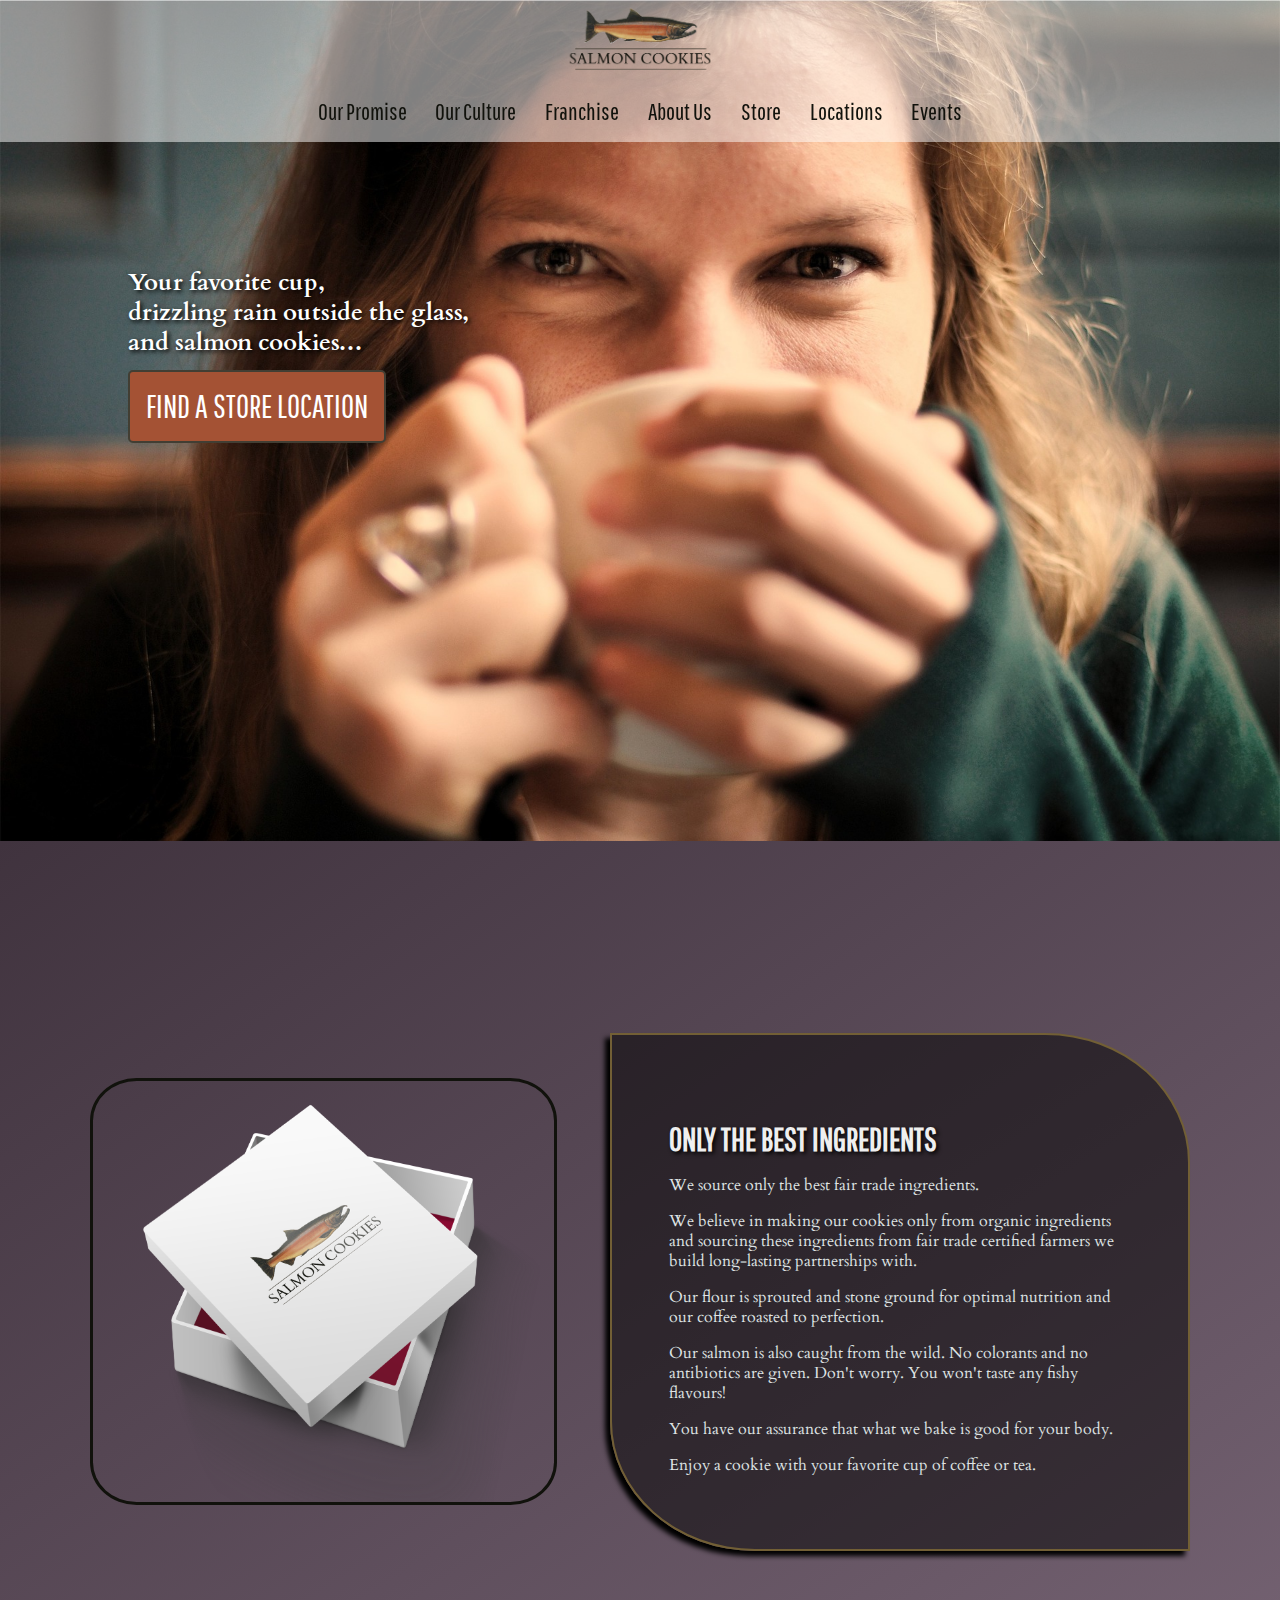
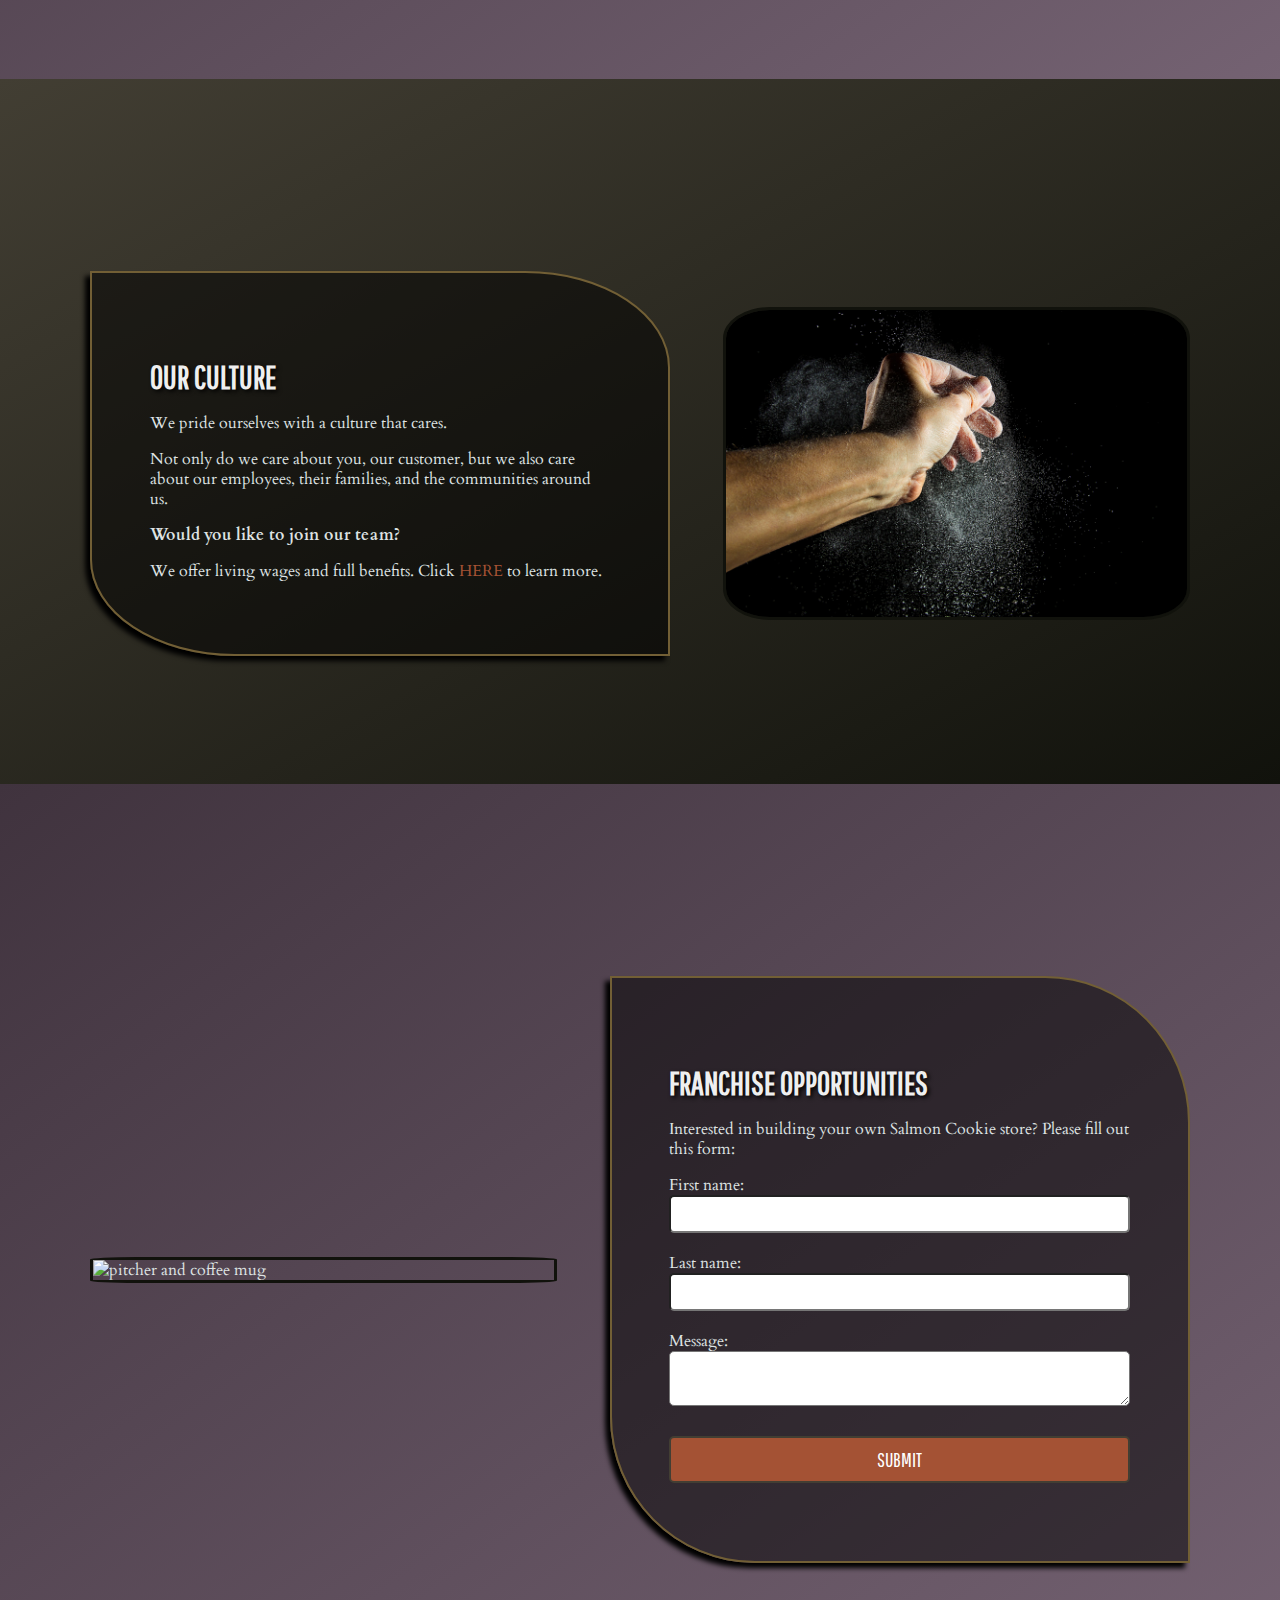
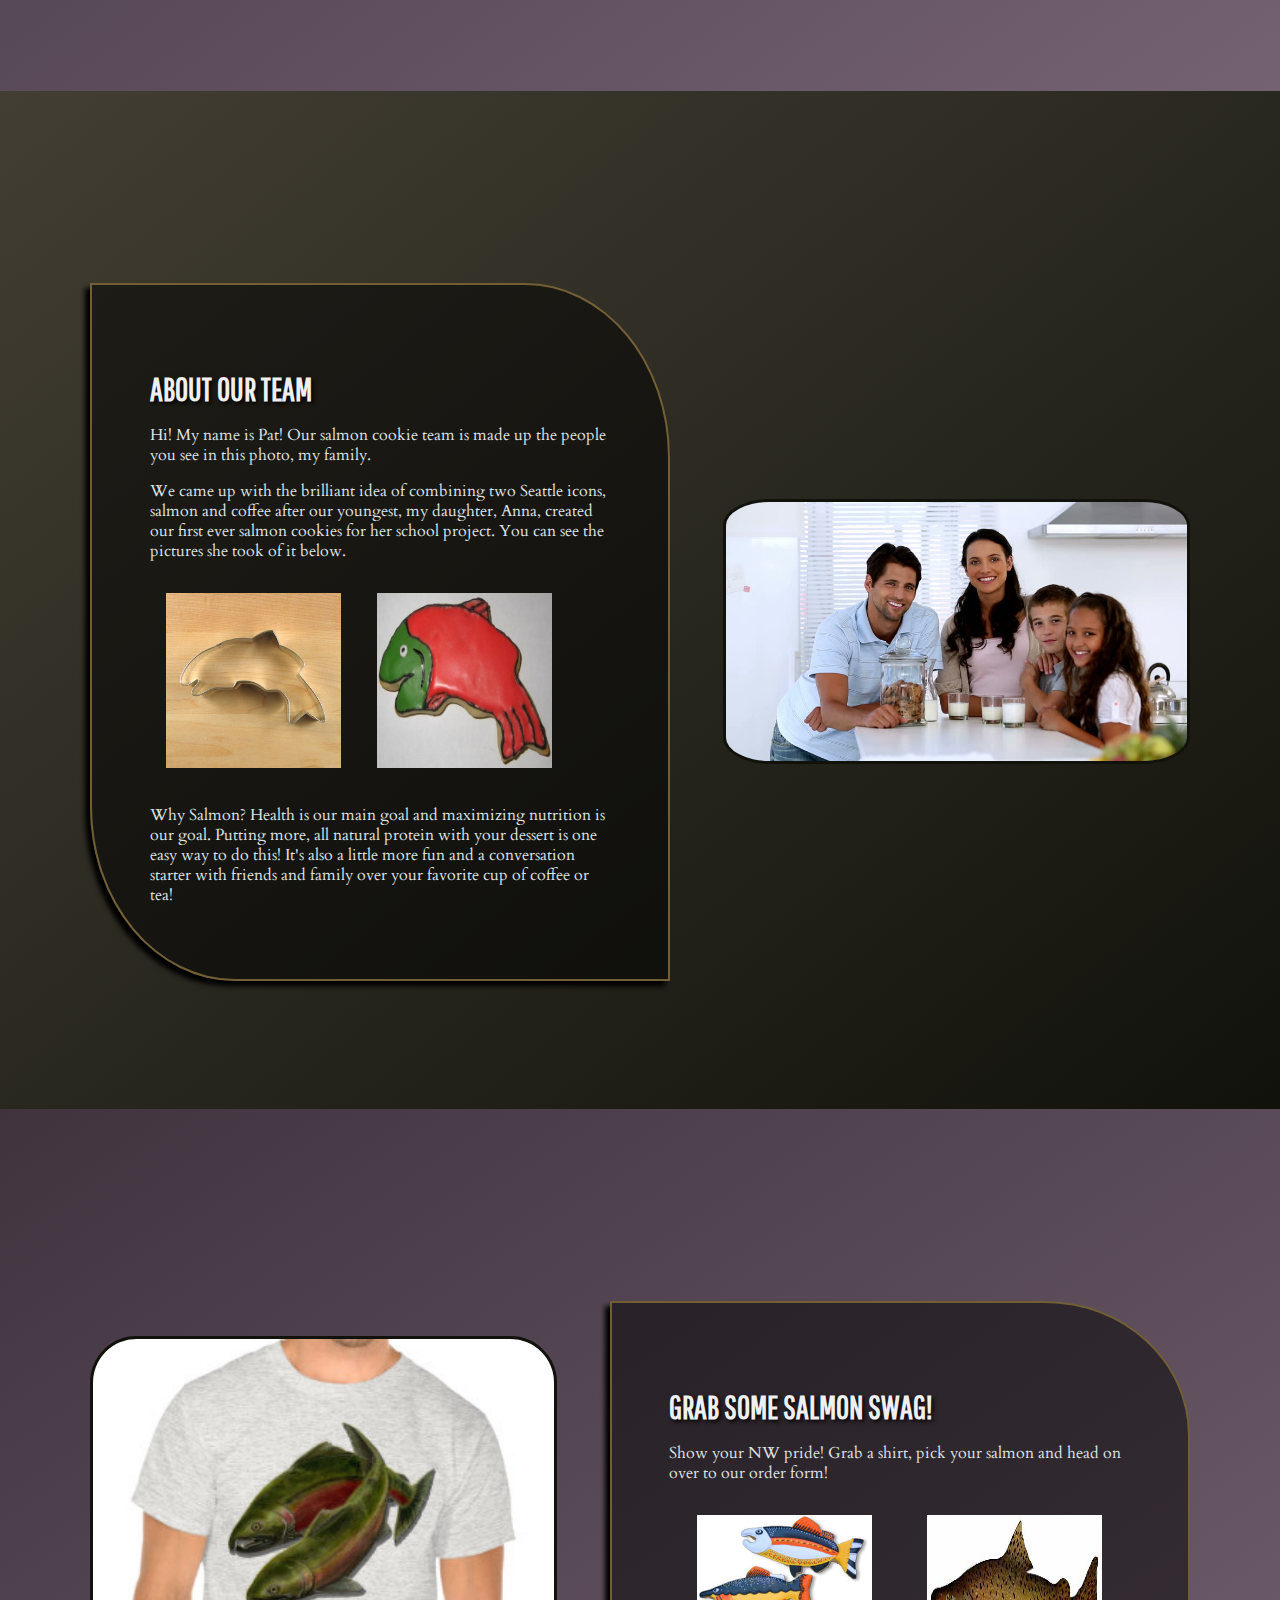
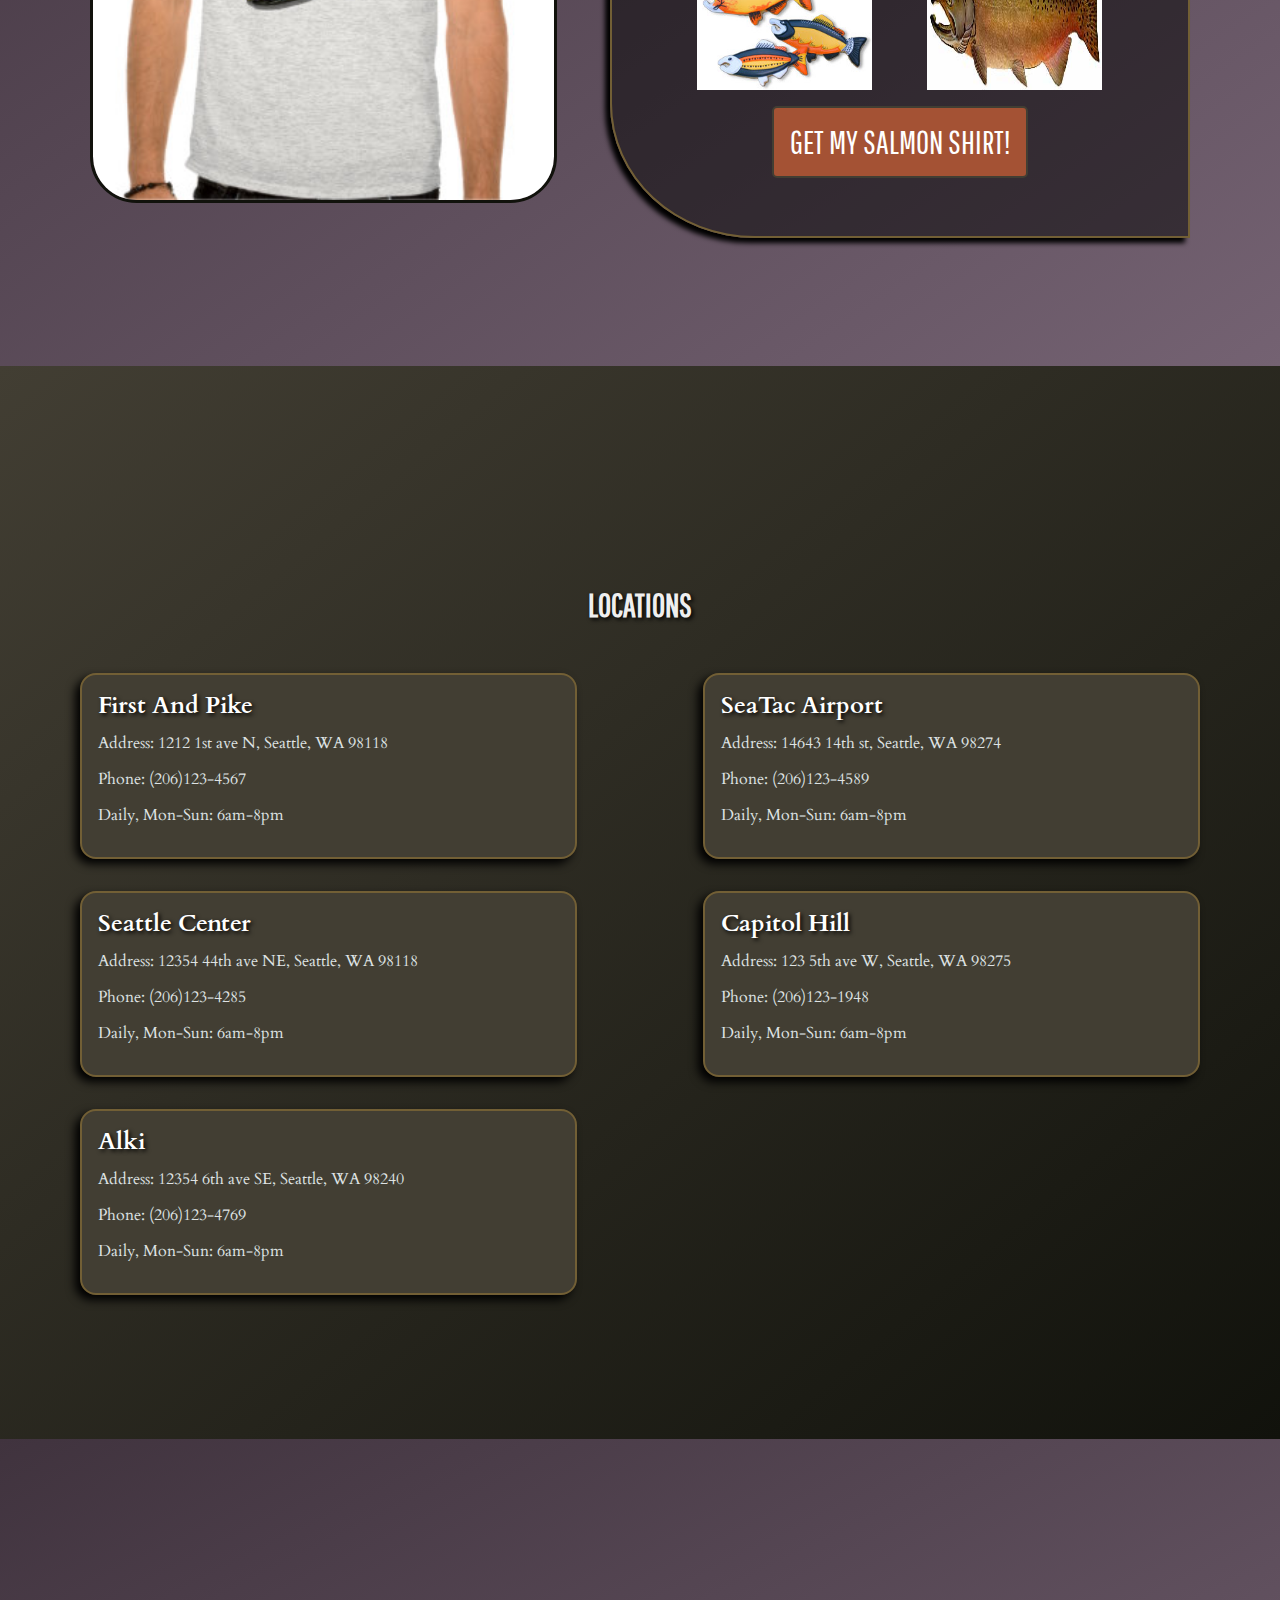
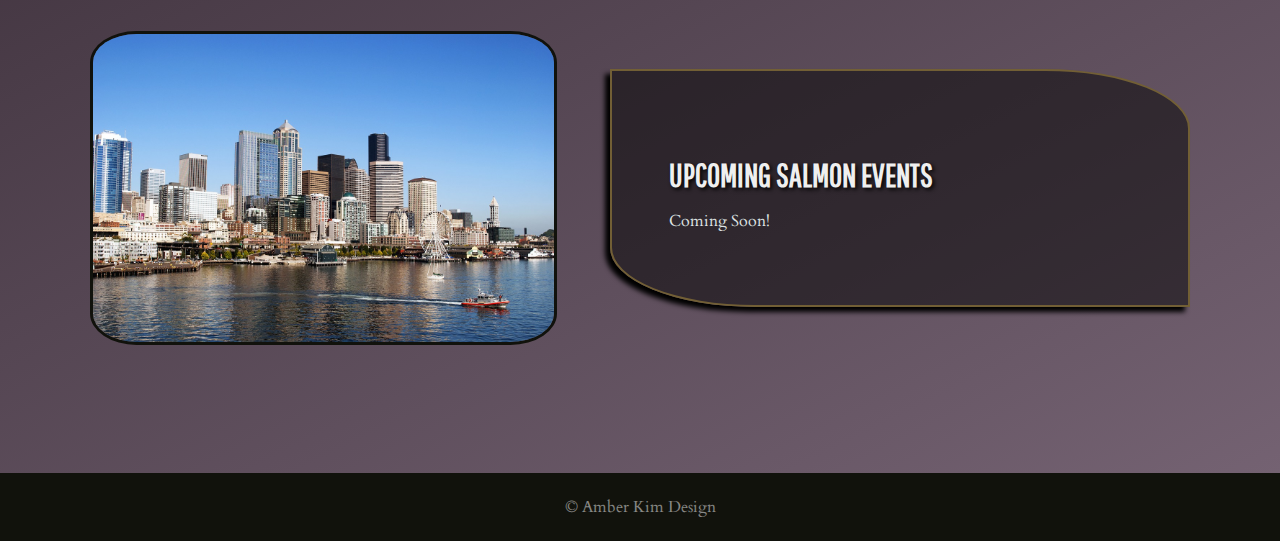
==== commit 13023b5a: "base requirements and working responsive nav" ====
--- a/index.html
+++ b/index.html
@@ -12,6 +12,18 @@
     <header>
       <nav>
         <img id="logo" alt="salmon cookie logo" src="images/salmon-cookies-logo.png" />
+        <div id="mainTopNav">
+        <button type="button" class="icon" id="hamburger">&#9776;</button>
+        <div id="navLinks" class="topNav navHide">
+            <a href="#promise">Our Promise</a>
+            <a href="#culture">Our Culture</a>
+            <a href="#franchise">Franchise</a>
+            <a href="#about-us">About Us</a>
+            <a href="#swag">Store</a>
+            <a href="#locations">Locations</a>
+            <a href="#events">Events</a>
+        </div>
+        </div>
       </nav>
       <section id="header-cta">
         <h3>Your favorite cup,</h3>
@@ -58,14 +70,47 @@
         </form>
       </article>
     </section>
+    <!-- About the team -->
+    <section id="about-us" class="row sectionGreen">
+      <img class="featured-image" src="images/family.jpg" alt="salmon cookies family"/>
+      <article class="column">
+        <h2>About Our Team</h2>
+        <p>Hi! My name is Pat! Our salmon cookie team is made up the people you see in this photo, my family.</p>
+        <p>We came up with the brilliant idea of combining two Seattle icons, salmon and coffee after our youngest, my daughter, Anna, created our first ever salmon cookies for her school project. You can see the pictures she took of it below.</p>
+        <img src="images/cutter.jpg" alt="salmon cookie cutter" class="thumb"/>
+        <img src="images/frosted-cookie.jpg" alt="Anna's first Salmon Cookie." class="thumb"/>
+        <p>Why Salmon? Health is our main goal and maximizing nutrition is our goal. Putting more, all natural protein with your dessert is one easy way to do this! It's also a little more fun and a conversation starter with friends and family over your favorite cup of coffee or tea!</p>
+      </article>
+    </section>
+    <section id="swag" class="row sectionPurple">
+      <img class="featured-image" src="images/shirt.jpg" alt="salmon swag" />
+      <article class="column">
+        <h2>Grab some salmon swag!</h2>
+        <p>Show your NW pride! Grab a shirt, pick your salmon and head on over to our order form!</p>
+        <div class="row">
+          <img class="thumb" src="images/fish.jpg" />
+          <img class="thumb" src="images/chinook.jpg" />
+        </div>
+        <div class="row">
+          <button class="button">Get my salmon shirt!</button>
+        </div>
+      </article>
+    </section>
     <section id="locations" class="sectionGreen">
       <h2>Locations</h2>
       <div id="stores" class="row">
       </div>
     </section>
+    <section id="events" class="sectionPurple row">
+      <img class="featured-image" src="images/seattle.jpg" alt="seattle waterfront" />
+      <article class="column">
+        <h2>Upcoming Salmon Events</h2>
+        <p>Coming Soon!</p>
+    </section>
     <footer>
       <p>&copy; <a href="http://amberkimdesign.com">Amber Kim Design</a></p>
     </footer>
+    <script type="text/javascript" src="scripts/navigation.js"></script>
     <script type="text/javascript" src="scripts/locations.js"></script>
   </body>
   </body>
--- a/css/style.css
+++ b/css/style.css
@@ -58,7 +58,7 @@
   border: solid 2px #725f35;
   border-top-right-radius: 25%;
   border-bottom-left-radius: 25%;
-  padding: 3% 5% 10% 5%;
+  padding: 3% 10% 15% 10%;
   background-color: rgba(0, 0, 0, 0.5);
   box-shadow: -5px 5px 5px black;
 }
@@ -148,6 +148,52 @@
   box-sizing: border-box;
 }
 
+.topNav {
+  display: flex;
+  font-family: 'Pathway Gothic One', sans-serif;
+  text-align: center;
+  flex-direction: column;
+  display: flex;
+  flex-grow: 1;
+  flex-wrap: wrap;
+  justify-content: center;
+  background-color: rgba(17, 18, 12);
+  background-color: rgba(17, 18, 12, 0.3);
+  padding: 0.5em 0;
+}
+
+.topNav a {
+  font-size: 1.5em;
+  color: white;
+  padding: 0.75em;
+  width: 100%;
+}
+
+.topNav a:hover {
+  color: #efefef;
+}
+
+.topNav a:active {
+  color: #efefef;
+}
+
+.icon {
+  background: none;
+  border: none;
+}
+
+.icon:active {
+  background: none;
+}
+
+.icon:hover {
+  background: none;
+}
+
+.navHide {
+  display:none;
+}
+
 .formButton {
   font-size: 1.25em;
   width: 100%;
@@ -155,9 +201,31 @@
   margin-bottom: 1em;
 }
 
+.resetButton {
+  background-color: #725f35;
+  width: 100%;
+  margin-top: 0.25em;
+  margin-bottom: 1em;
+  font-size: 1.25em;
+}
+
+.resetButton:hover {
+  background-color: #423e33;
+}
+
 .featured-image {
   width: 100%;
   height: 100%;
+  border: solid 3px #11120c;
+  border-radius: 10%;
+  margin-bottom: 2em;
+}
+
+.thumb {
+  width: 175px;
+  height: 175px;
+  object-fit: cover left;
+  margin: 1em;
 }
 
 .row {
@@ -165,6 +233,7 @@
   flex-grow: 1;
   flex-wrap: wrap;
   justify-content: space-around;
+  align-items: center;
 }
 
 .column {
@@ -242,10 +311,21 @@
   footer {
     padding: 0.5em;
   }
+  .icon {
+    position: fixed;
+    padding: 0 0.2em 0.2em 0.2em;
+  }
+  .topNav {
+    padding: 0;
+    flex-direction: row;
+  }
+  .topNav a {
+    padding: 0.35em;
+  }
   .featured-image {
     width: 100%;
     height: 50%;
-    margin: auto;
+    /*margin: auto;*/
   }
   .store, .sales {
     width: 40%;
@@ -275,23 +355,45 @@
 /**********DESKTOP*************/
 @media screen and (min-width: 1000px) {
   body{
-    font-size: 20px;
+    font-size: 16px;
+    line-height: 1.25;
   }
   h2 {
     font-size: 2em;
   }
   article {
-    width: 45%;
+    width: 40%;
+    padding: 5%;
+    margin: 0;
   }
   legend {
     font-size: 2em;
   }
-#store-form {
-    width: 50%;
+  .topNav {
+    background-color: transparent;
+    display: flex;
+    flex-direction: row;
+    flex-grow: 1;
+    flex-wrap: wrap;
+    justify-content: center;
+    padding: 0.5em 0;
+  }
+  .topNav a {
+    width: auto;
+    color: #11120C;
+    margin-left: 0.25em;
+    margin-right: 0.25em;
+  }
+  #hamburger {
+    display: none;
+  }
+  #store-form {
+    width: 40%;
     margin: auto;
   }
   .featured-image {
     width: 40%;
+    margin: 0;
   }
   .sales {
     width: 30%;
